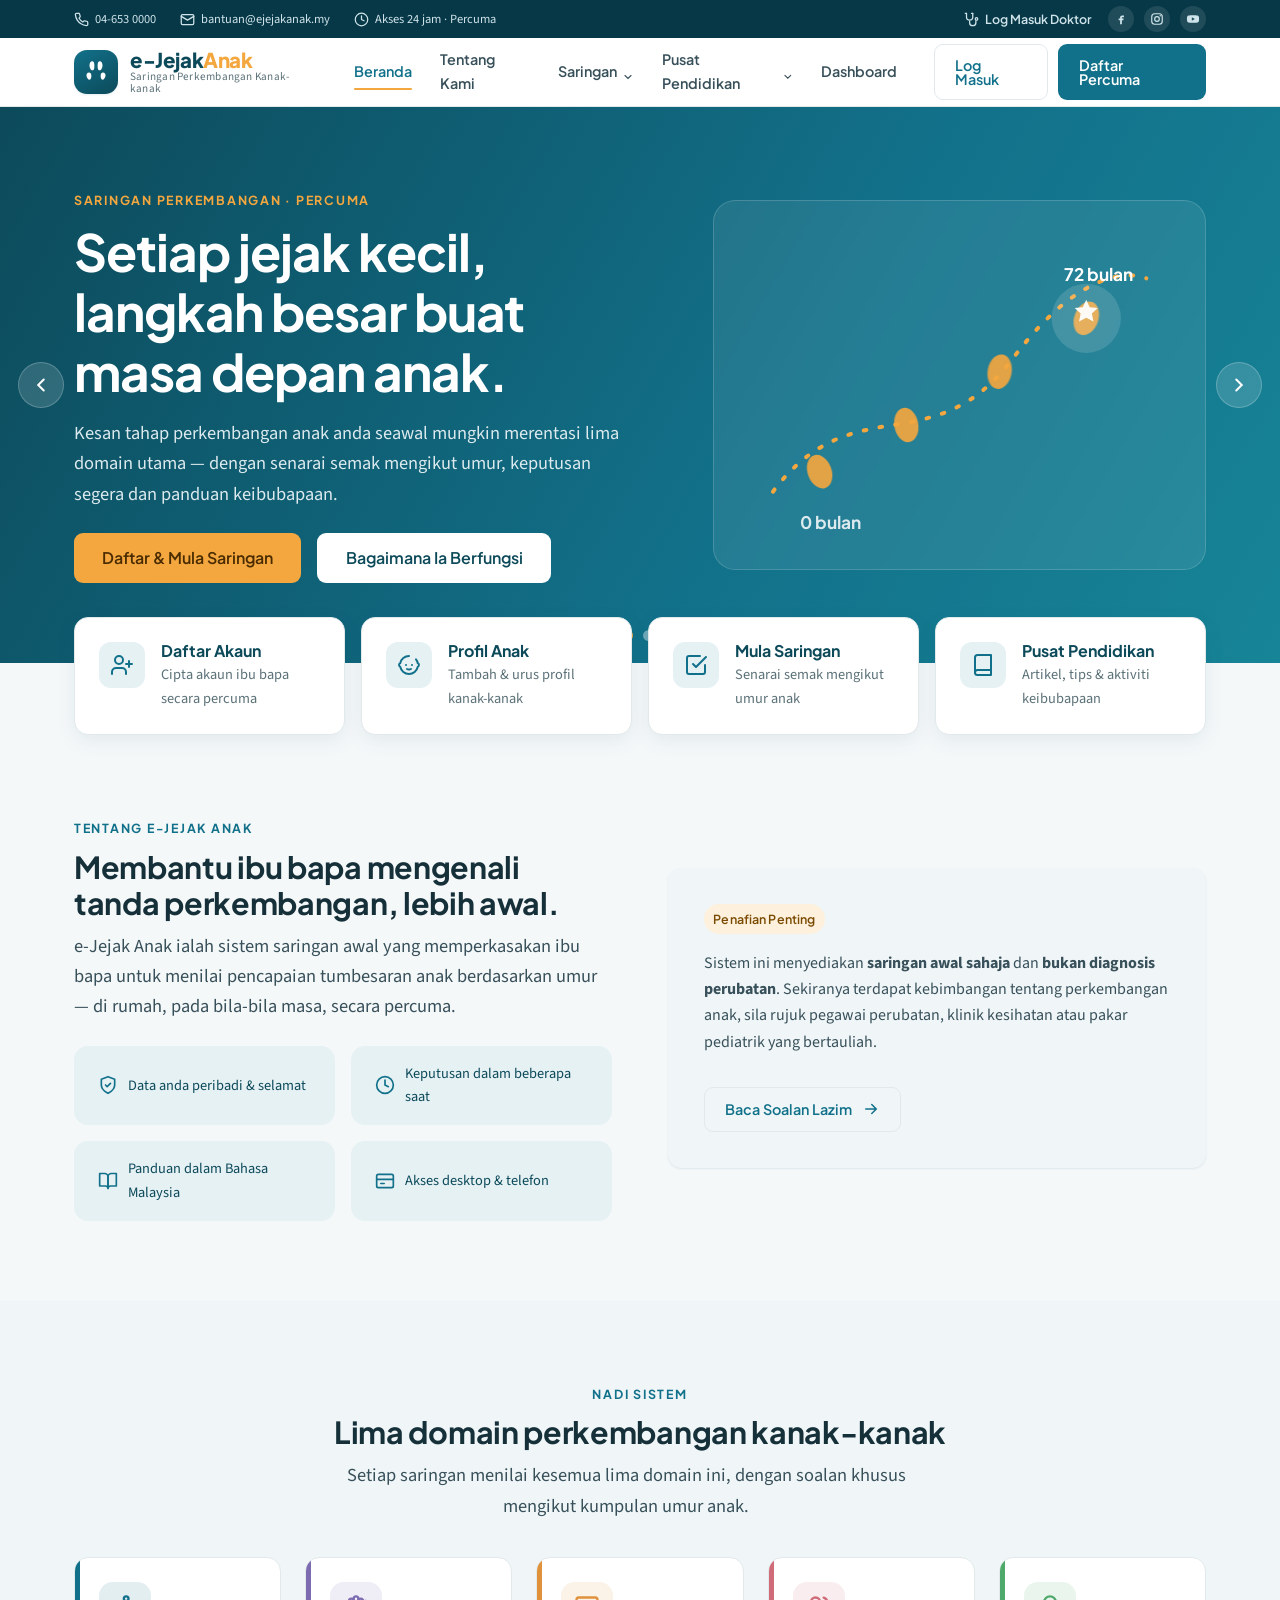
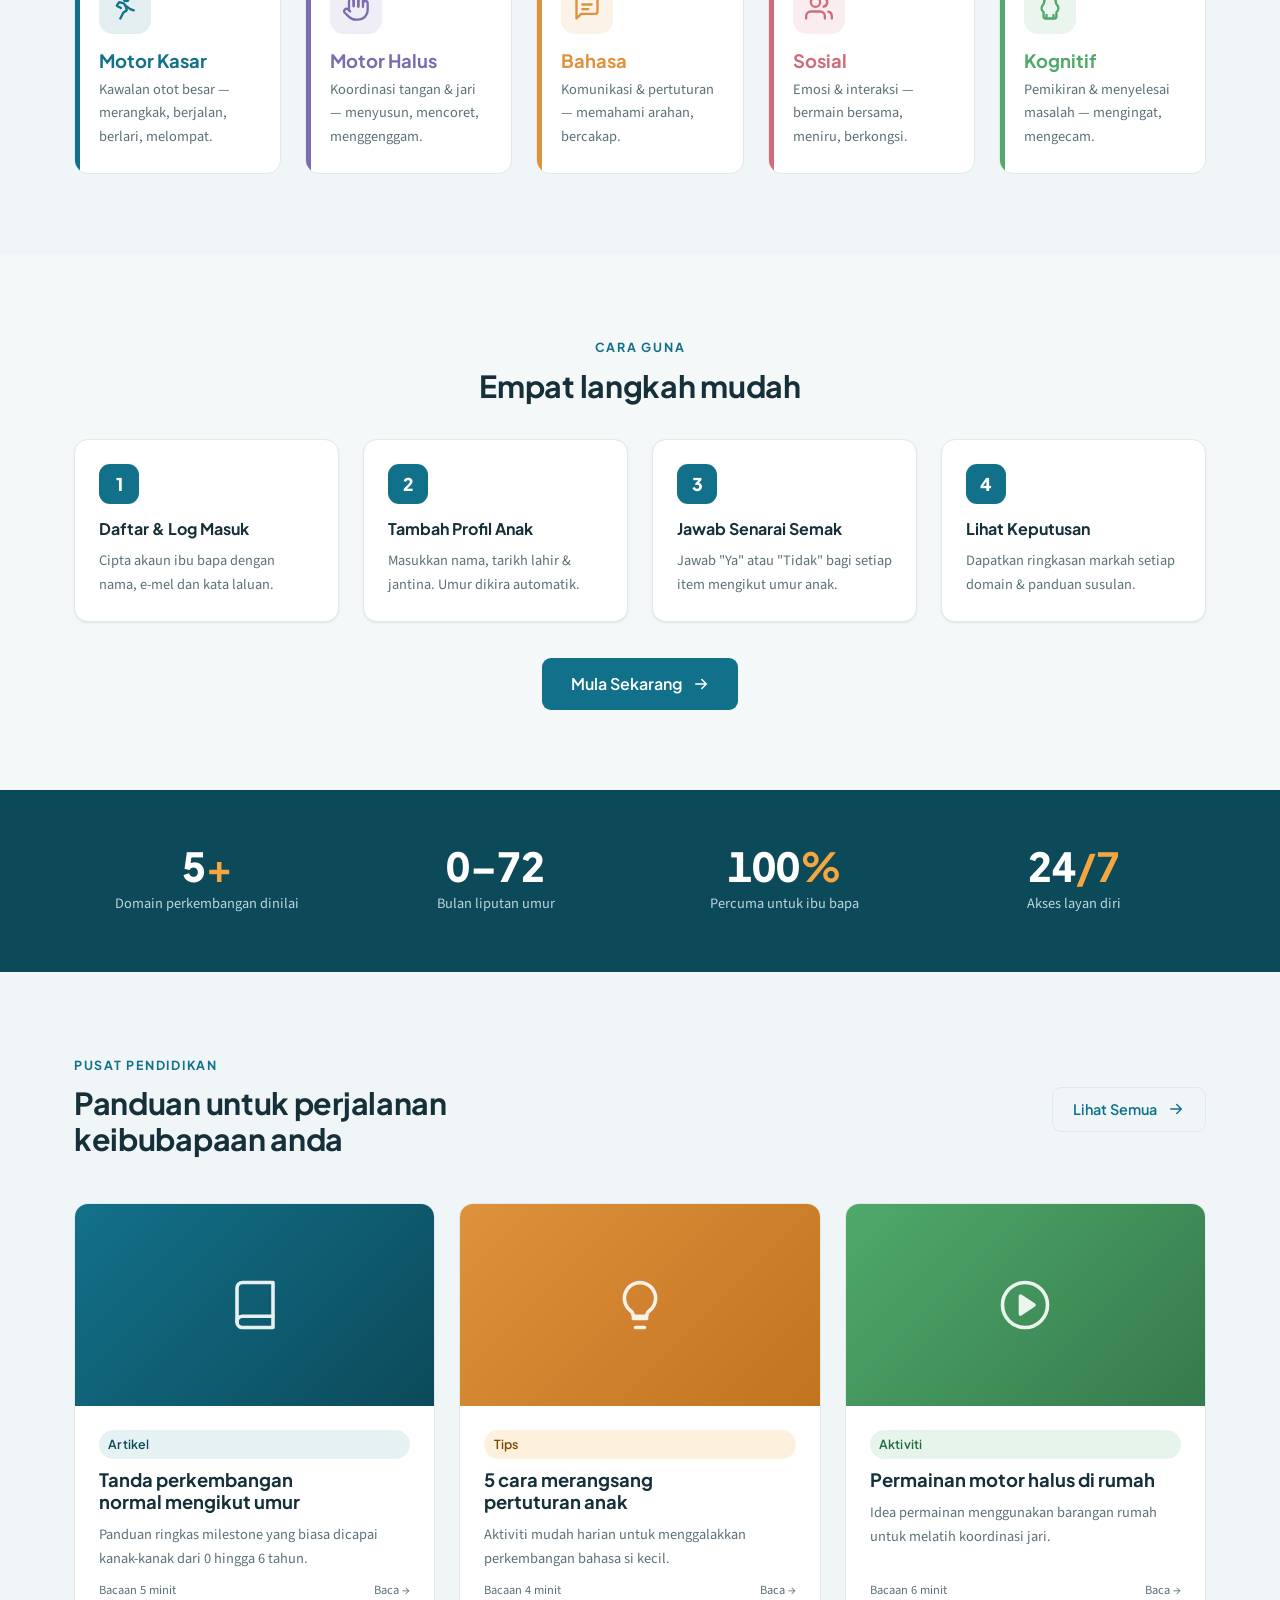
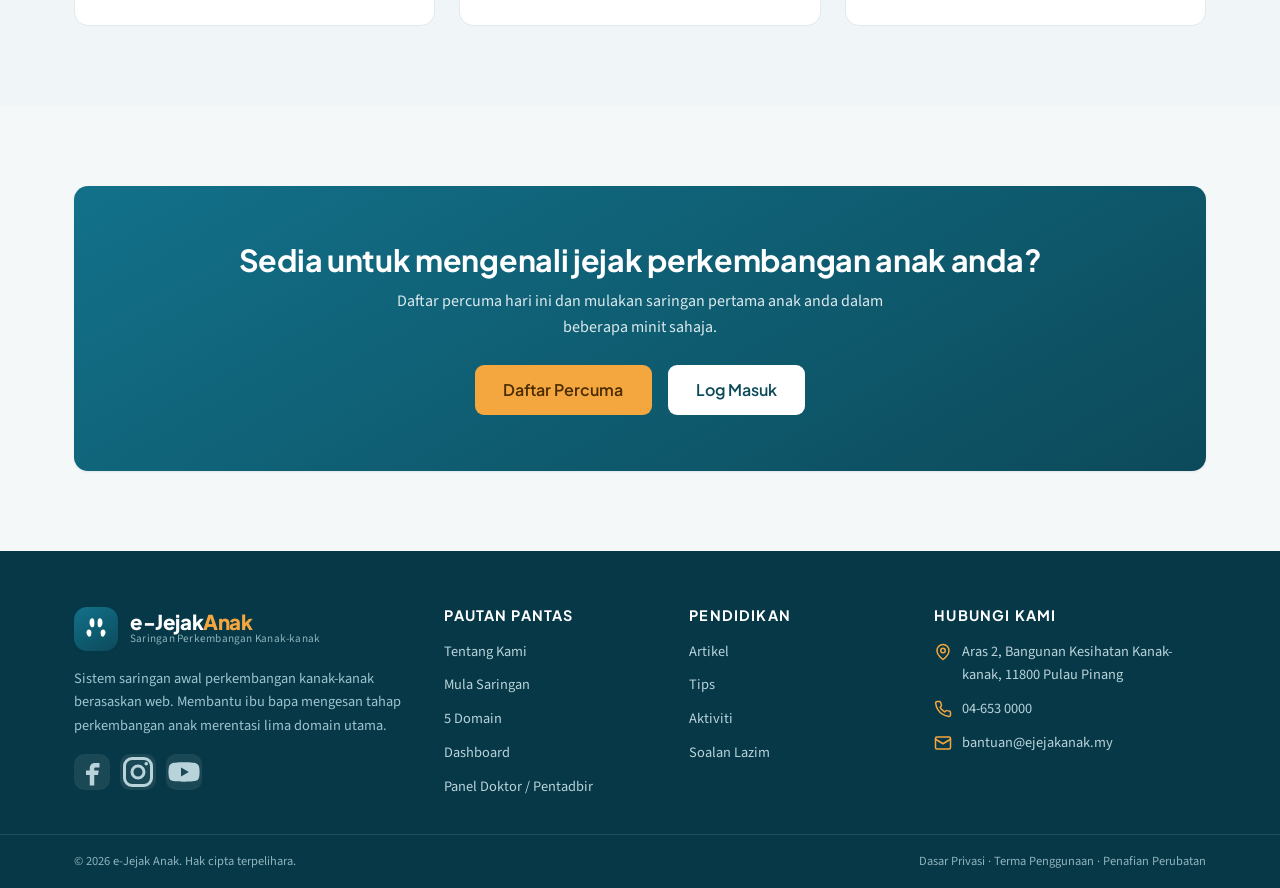
==== index.html @ e8837397 "Baiki footer desktop: kawal accordion via JS (atribut open) - Chrome baru sembunyi kandungan <detail" ====
<!doctype html>
<html lang="ms">
<head>
  <meta charset="utf-8">
  <meta name="viewport" content="width=device-width, initial-scale=1">
  <title>e-Jejak Anak — Saringan Awal Perkembangan Kanak-kanak</title>
  <meta name="description" content="Sistem saringan awal perkembangan kanak-kanak berasaskan web. Bantu ibu bapa mengesan perkembangan anak merentasi 5 domain utama.">
  <link rel="preconnect" href="https://fonts.googleapis.com">
  <link rel="preconnect" href="https://fonts.gstatic.com" crossorigin>
  <link href="https://fonts.googleapis.com/css2?family=Plus+Jakarta+Sans:wght@500;600;700;800&family=Source+Sans+3:wght@400;500;600&display=swap" rel="stylesheet">
  <link rel="stylesheet" href="assets/css/style.css?v=20260727i">
</head>
<body data-page="beranda">
  <!-- HEADER disuntik oleh main.js (ubah menu dalam SITE) -->
  <div id="site-header"></div>

  <!-- ============ HERO CAROUSEL ============ -->
  <header class="hero" data-carousel aria-roledescription="carousel" aria-label="Sorotan e-Jejak Anak">
    <div class="slides">

      <section class="slide is-active">
        <div class="slide__bg" style="background:linear-gradient(120deg,#0C4A5A,#12718A 60%,#178497)"></div>
        <div class="slide__inner">
          <div class="slide__copy">
            <span class="eyebrow">Saringan Perkembangan · Percuma</span>
            <h1>Setiap jejak kecil, langkah besar buat masa depan anak.</h1>
            <p>Kesan tahap perkembangan anak anda seawal mungkin merentasi lima domain utama — dengan senarai semak mengikut umur, keputusan segera dan panduan keibubapaan.</p>
            <div class="slide__actions">
              <a class="btn btn--accent btn--lg" href="daftar.html" data-when="guest">Daftar &amp; Mula Saringan</a>
              <a class="btn btn--accent btn--lg" href="saringan.html" data-when="user" style="display:none">Mula Saringan</a>
              <a class="btn btn--light btn--lg" href="#cara">Bagaimana Ia Berfungsi</a>
            </div>
          </div>
          <div class="slide__art" aria-hidden="true">
            <svg viewBox="0 0 320 240" fill="none" xmlns="http://www.w3.org/2000/svg">
              <path d="M20 200 C 80 120, 140 180, 200 100 S 300 40, 300 40" stroke="#F4A73F" stroke-width="3" stroke-dasharray="2 10" stroke-linecap="round"/>
              <g fill="#F4A73F" opacity=".92">
                <ellipse cx="55" cy="185" rx="9" ry="13" transform="rotate(-20 55 185)"/>
                <ellipse cx="120" cy="150" rx="9" ry="13" transform="rotate(-10 120 150)"/>
                <ellipse cx="190" cy="110" rx="9" ry="13" transform="rotate(10 190 110)"/>
                <ellipse cx="255" cy="70" rx="9" ry="13" transform="rotate(20 255 70)"/>
              </g>
              <g fill="#fff" opacity=".95">
                <circle cx="255" cy="70" r="26" opacity=".14"/>
                <path d="M255 56l2.6 5.6 6.1.7-4.5 4.1 1.2 6-5.4-2.9-5.4 2.9 1.2-6-4.5-4.1 6.1-.7z"/>
              </g>
              <text x="40" y="228" fill="#DCEAEE" font-family="Plus Jakarta Sans" font-size="13" font-weight="700">0 bulan</text>
              <text x="238" y="42" fill="#fff" font-family="Plus Jakarta Sans" font-size="13" font-weight="700">72 bulan</text>
            </svg>
          </div>
        </div>
      </section>

      <section class="slide">
        <div class="slide__bg" style="background:linear-gradient(120deg,#0C4A5A,#155E6E 55%,#7C6BB0)"></div>
        <div class="slide__inner">
          <div class="slide__copy">
            <span class="eyebrow">5 Domain Perkembangan</span>
            <h2>Motor, bahasa, sosial &amp; kognitif — dalam satu saringan.</h2>
            <p>Senarai semak kami merangkumi Motor Kasar, Motor Halus, Bahasa, Sosial dan Kognitif, disesuaikan dengan umur sebenar anak anda dalam bulan.</p>
            <div class="slide__actions">
              <a class="btn btn--accent btn--lg" href="#domain">Lihat 5 Domain</a>
            </div>
          </div>
          <div class="slide__art" aria-hidden="true">
            <svg viewBox="0 0 320 240" xmlns="http://www.w3.org/2000/svg">
              <g font-family="Plus Jakarta Sans" font-weight="700">
                <rect x="20" y="30" width="130" height="52" rx="12" fill="#ffffff" opacity=".16"/>
                <rect x="170" y="60" width="130" height="52" rx="12" fill="#ffffff" opacity=".16"/>
                <rect x="20" y="100" width="130" height="52" rx="12" fill="#ffffff" opacity=".16"/>
                <rect x="170" y="130" width="130" height="52" rx="12" fill="#ffffff" opacity=".16"/>
                <rect x="95" y="170" width="130" height="52" rx="12" fill="#F4A73F" opacity=".9"/>
                <text x="38" y="61" fill="#fff" font-size="14">Motor Kasar</text>
                <text x="188" y="91" fill="#fff" font-size="14">Bahasa</text>
                <text x="38" y="131" fill="#fff" font-size="14">Sosial</text>
                <text x="188" y="161" fill="#fff" font-size="14">Kognitif</text>
                <text x="113" y="201" fill="#4a2c00" font-size="14">Motor Halus</text>
              </g>
            </svg>
          </div>
        </div>
      </section>

      <section class="slide">
        <div class="slide__bg" style="background:linear-gradient(120deg,#073847,#0C4A5A 55%,#4FA96A)"></div>
        <div class="slide__inner">
          <div class="slide__copy">
            <span class="eyebrow">Intervensi Awal</span>
            <h2>Kesan awal. Bertindak awal. Beri anak permulaan terbaik.</h2>
            <p>Kesedaran tentang tanda perkembangan membolehkan ibu bapa mendapatkan nasihat profesional lebih awal apabila diperlukan.</p>
            <div class="slide__actions">
              <a class="btn btn--accent btn--lg" href="pendidikan.html">Pusat Pendidikan</a>
            </div>
          </div>
          <div class="slide__art" aria-hidden="true">
            <svg viewBox="0 0 320 240" fill="none" xmlns="http://www.w3.org/2000/svg">
              <circle cx="160" cy="120" r="82" stroke="#fff" stroke-width="2" opacity=".25"/>
              <circle cx="160" cy="120" r="82" stroke="#F4A73F" stroke-width="8" stroke-linecap="round" stroke-dasharray="360 515" transform="rotate(-90 160 120)"/>
              <text x="160" y="118" fill="#fff" font-family="Plus Jakarta Sans" font-size="42" font-weight="800" text-anchor="middle">85%</text>
              <text x="160" y="146" fill="#DCEAEE" font-family="Source Sans 3" font-size="14" text-anchor="middle">kemahiran dicapai</text>
            </svg>
          </div>
        </div>
      </section>

    </div>
    <button class="carousel-arrow prev" aria-label="Slaid sebelum"><svg viewBox="0 0 24 24" fill="none" stroke="currentColor" stroke-width="2.2" stroke-linecap="round"><path d="m15 18-6-6 6-6"/></svg></button>
    <button class="carousel-arrow next" aria-label="Slaid seterusnya"><svg viewBox="0 0 24 24" fill="none" stroke="currentColor" stroke-width="2.2" stroke-linecap="round"><path d="m9 18 6-6-6-6"/></svg></button>
    <div class="carousel-dots" role="tablist" aria-label="Pemilih slaid"></div>
  </header>

  <!-- ============ QUICK ACCESS ============ -->
  <section class="quicknav">
    <div class="container">
      <div class="grid grid-4">
        <a class="quick-card" href="daftar.html">
          <span class="qc-ico"><svg viewBox="0 0 24 24" fill="none" stroke="currentColor" stroke-width="2" stroke-linecap="round" stroke-linejoin="round"><path d="M16 21v-2a4 4 0 0 0-4-4H6a4 4 0 0 0-4 4v2"/><circle cx="9" cy="7" r="4"/><path d="M19 8v6M22 11h-6"/></svg></span>
          <div><h3>Daftar Akaun</h3><p>Cipta akaun ibu bapa secara percuma</p></div>
        </a>
        <a class="quick-card" href="dashboard.html">
          <span class="qc-ico"><svg viewBox="0 0 24 24" fill="none" stroke="currentColor" stroke-width="2" stroke-linecap="round" stroke-linejoin="round"><path d="M9 12h.01M15 12h.01M10 16c.5.3 1.2.5 2 .5s1.5-.2 2-.5"/><path d="M19 6.3a9 9 0 0 1 1.8 3.9 2 2 0 0 1 0 3.6 9 9 0 0 1-17.6 0 2 2 0 0 1 0-3.6A9 9 0 0 1 12 3"/></svg></span>
          <div><h3>Profil Anak</h3><p>Tambah &amp; urus profil kanak-kanak</p></div>
        </a>
        <a class="quick-card" href="saringan.html">
          <span class="qc-ico"><svg viewBox="0 0 24 24" fill="none" stroke="currentColor" stroke-width="2" stroke-linecap="round" stroke-linejoin="round"><path d="M9 11l3 3L22 4"/><path d="M21 12v7a2 2 0 0 1-2 2H5a2 2 0 0 1-2-2V5a2 2 0 0 1 2-2h11"/></svg></span>
          <div><h3>Mula Saringan</h3><p>Senarai semak mengikut umur anak</p></div>
        </a>
        <a class="quick-card" href="pendidikan.html">
          <span class="qc-ico"><svg viewBox="0 0 24 24" fill="none" stroke="currentColor" stroke-width="2" stroke-linecap="round" stroke-linejoin="round"><path d="M4 19.5A2.5 2.5 0 0 1 6.5 17H20"/><path d="M6.5 2H20v20H6.5A2.5 2.5 0 0 1 4 19.5v-15A2.5 2.5 0 0 1 6.5 2z"/></svg></span>
          <div><h3>Pusat Pendidikan</h3><p>Artikel, tips &amp; aktiviti keibubapaan</p></div>
        </a>
      </div>
    </div>
  </section>

  <!-- ============ TENTANG ============ -->
  <section class="section" id="tentang">
    <div class="container">
      <div class="grid grid-2" style="align-items:center; gap:var(--sp-6)">
        <div>
          <span class="eyebrow">Tentang e-Jejak Anak</span>
          <h2>Membantu ibu bapa mengenali tanda perkembangan, lebih awal.</h2>
          <p class="lead">e-Jejak Anak ialah sistem saringan awal yang memperkasakan ibu bapa untuk menilai pencapaian tumbesaran anak berdasarkan umur — di rumah, pada bila-bila masa, secara percuma.</p>
          <div class="grid grid-2 mt-4" style="gap:var(--sp-3)">
            <div class="notice"><svg viewBox="0 0 24 24" fill="none" stroke="currentColor" stroke-width="2" stroke-linecap="round" stroke-linejoin="round"><path d="M12 22s8-4 8-10V5l-8-3-8 3v7c0 6 8 10 8 10Z"/><path d="m9 12 2 2 4-4"/></svg> Data anda peribadi &amp; selamat</div>
            <div class="notice"><svg viewBox="0 0 24 24" fill="none" stroke="currentColor" stroke-width="2" stroke-linecap="round" stroke-linejoin="round"><circle cx="12" cy="12" r="10"/><path d="M12 6v6l4 2"/></svg> Keputusan dalam beberapa saat</div>
            <div class="notice"><svg viewBox="0 0 24 24" fill="none" stroke="currentColor" stroke-width="2" stroke-linecap="round" stroke-linejoin="round"><path d="M2 3h6a4 4 0 0 1 4 4v14a3 3 0 0 0-3-3H2z"/><path d="M22 3h-6a4 4 0 0 0-4 4v14a3 3 0 0 1 3-3h7z"/></svg> Panduan dalam Bahasa Malaysia</div>
            <div class="notice"><svg viewBox="0 0 24 24" fill="none" stroke="currentColor" stroke-width="2" stroke-linecap="round" stroke-linejoin="round"><rect x="2" y="4" width="20" height="16" rx="2"/><path d="M2 10h20M7 15h4"/></svg> Akses desktop &amp; telefon</div>
          </div>
        </div>
        <div class="card" style="background:var(--brand-tint); border:0; padding:var(--sp-5)">
          <span class="chip chip--accent">Penafian Penting</span>
          <p class="mt-3" style="color:var(--ink-2)">Sistem ini menyediakan <strong>saringan awal sahaja</strong> dan <strong>bukan diagnosis perubatan</strong>. Sekiranya terdapat kebimbangan tentang perkembangan anak, sila rujuk pegawai perubatan, klinik kesihatan atau pakar pediatrik yang bertauliah.</p>
          <a class="btn btn--ghost mt-3" href="pendidikan.html#faq">Baca Soalan Lazim <svg class="ico" viewBox="0 0 24 24" fill="none" stroke="currentColor" stroke-width="2" stroke-linecap="round"><path d="M5 12h14M13 6l6 6-6 6"/></svg></a>
        </div>
      </div>
    </div>
  </section>

  <!-- ============ 5 DOMAIN ============ -->
  <section class="section section--soft" id="domain">
    <div class="container">
      <div class="section-head center">
        <span class="eyebrow">Nadi Sistem</span>
        <h2>Lima domain perkembangan kanak-kanak</h2>
        <p class="lead">Setiap saringan menilai kesemua lima domain ini, dengan soalan khusus mengikut kumpulan umur anak.</p>
      </div>
      <div class="grid grid-5">
        <div class="domain-card" style="--dc:var(--dom-motor-kasar)">
          <span class="domain-card__ico"><svg viewBox="0 0 24 24" fill="none" stroke="currentColor" stroke-width="2" stroke-linecap="round" stroke-linejoin="round"><circle cx="13" cy="4" r="2"/><path d="m8 21 2.5-5 3-2-1-4 4 3 3 1"/><path d="M8.5 12 5 10l2-3 4 1 2 3"/></svg></span>
          <h3>Motor Kasar</h3>
          <p>Kawalan otot besar — merangkak, berjalan, berlari, melompat.</p>
        </div>
        <div class="domain-card" style="--dc:var(--dom-motor-halus)">
          <span class="domain-card__ico"><svg viewBox="0 0 24 24" fill="none" stroke="currentColor" stroke-width="2" stroke-linecap="round" stroke-linejoin="round"><path d="M18 11V6a2 2 0 0 0-4 0v5"/><path d="M14 10V4a2 2 0 0 0-4 0v6"/><path d="M10 10.5V6a2 2 0 0 0-4 0v8"/><path d="M18 8a2 2 0 1 1 4 0v6a8 8 0 0 1-8 8h-2c-2.8 0-4.5-.86-5.99-2.34l-3.6-3.6a2 2 0 0 1 2.83-2.82L7 15"/></svg></span>
          <h3>Motor Halus</h3>
          <p>Koordinasi tangan &amp; jari — menyusun, mencoret, menggenggam.</p>
        </div>
        <div class="domain-card" style="--dc:var(--dom-bahasa)">
          <span class="domain-card__ico"><svg viewBox="0 0 24 24" fill="none" stroke="currentColor" stroke-width="2" stroke-linecap="round" stroke-linejoin="round"><path d="M21 15a2 2 0 0 1-2 2H7l-4 4V5a2 2 0 0 1 2-2h14a2 2 0 0 1 2 2z"/><path d="M8 9h8M8 13h5"/></svg></span>
          <h3>Bahasa</h3>
          <p>Komunikasi &amp; pertuturan — memahami arahan, bercakap.</p>
        </div>
        <div class="domain-card" style="--dc:var(--dom-sosial)">
          <span class="domain-card__ico"><svg viewBox="0 0 24 24" fill="none" stroke="currentColor" stroke-width="2" stroke-linecap="round" stroke-linejoin="round"><path d="M17 21v-2a4 4 0 0 0-4-4H5a4 4 0 0 0-4 4v2"/><circle cx="9" cy="7" r="4"/><path d="M23 21v-2a4 4 0 0 0-3-3.87M16 3.13a4 4 0 0 1 0 7.75"/></svg></span>
          <h3>Sosial</h3>
          <p>Emosi &amp; interaksi — bermain bersama, meniru, berkongsi.</p>
        </div>
        <div class="domain-card" style="--dc:var(--dom-kognitif)">
          <span class="domain-card__ico"><svg viewBox="0 0 24 24" fill="none" stroke="currentColor" stroke-width="2" stroke-linecap="round" stroke-linejoin="round"><path d="M12 2a5 5 0 0 0-5 5c0 1.5-1 2-1.5 3a4 4 0 0 0 1 5.5V19a2 2 0 0 0 2 2h7a2 2 0 0 0 2-2v-3.5a4 4 0 0 0 1-5.5c-.5-1-1.5-1.5-1.5-3a5 5 0 0 0-5-5Z"/><path d="M9 21v-3M15 21v-3"/></svg></span>
          <h3>Kognitif</h3>
          <p>Pemikiran &amp; menyelesai masalah — mengingat, mengecam.</p>
        </div>
      </div>
    </div>
  </section>

  <!-- ============ CARA GUNA ============ -->
  <section class="section" id="cara">
    <div class="container">
      <div class="section-head center">
        <span class="eyebrow">Cara Guna</span>
        <h2>Empat langkah mudah</h2>
      </div>
      <div class="grid grid-4">
        <div class="step">
          <span class="step__num">1</span>
          <h3>Daftar &amp; Log Masuk</h3>
          <p>Cipta akaun ibu bapa dengan nama, e-mel dan kata laluan.</p>
        </div>
        <div class="step">
          <span class="step__num">2</span>
          <h3>Tambah Profil Anak</h3>
          <p>Masukkan nama, tarikh lahir &amp; jantina. Umur dikira automatik.</p>
        </div>
        <div class="step">
          <span class="step__num">3</span>
          <h3>Jawab Senarai Semak</h3>
          <p>Jawab "Ya" atau "Tidak" bagi setiap item mengikut umur anak.</p>
        </div>
        <div class="step">
          <span class="step__num">4</span>
          <h3>Lihat Keputusan</h3>
          <p>Dapatkan ringkasan markah setiap domain &amp; panduan susulan.</p>
        </div>
      </div>
      <div class="center mt-5">
        <a class="btn btn--lg" href="daftar.html">Mula Sekarang <svg class="ico" viewBox="0 0 24 24" fill="none" stroke="currentColor" stroke-width="2" stroke-linecap="round"><path d="M5 12h14M13 6l6 6-6 6"/></svg></a>
      </div>
    </div>
  </section>

  <!-- ============ STATS BAND ============ -->
  <section class="section--tight section--brand">
    <div class="container">
      <div class="stats">
        <div><div class="stat__num tnum">5<b>+</b></div><div class="stat__label">Domain perkembangan dinilai</div></div>
        <div><div class="stat__num tnum">0–72</div><div class="stat__label">Bulan liputan umur</div></div>
        <div><div class="stat__num tnum">100<b>%</b></div><div class="stat__label">Percuma untuk ibu bapa</div></div>
        <div><div class="stat__num tnum">24<b>/7</b></div><div class="stat__label">Akses layan diri</div></div>
      </div>
    </div>
  </section>

  <!-- ============ PENDIDIKAN PREVIEW ============ -->
  <section class="section section--soft">
    <div class="container">
      <div class="flex items-center justify-between wrap gap-3" style="margin-bottom:var(--sp-5)">
        <div class="section-head" style="margin:0">
          <span class="eyebrow">Pusat Pendidikan</span>
          <h2>Panduan untuk perjalanan keibubapaan anda</h2>
        </div>
        <a class="btn btn--ghost" href="pendidikan.html">Lihat Semua <svg class="ico" viewBox="0 0 24 24" fill="none" stroke="currentColor" stroke-width="2" stroke-linecap="round"><path d="M5 12h14M13 6l6 6-6 6"/></svg></a>
      </div>
      <div class="grid grid-3">
        <a class="article-card" href="pendidikan.html#artikel">
          <div class="article-card__media"><svg viewBox="0 0 24 24" fill="none" stroke="currentColor" stroke-width="1.6" stroke-linecap="round" stroke-linejoin="round"><path d="M4 19.5A2.5 2.5 0 0 1 6.5 17H20"/><path d="M6.5 2H20v20H6.5A2.5 2.5 0 0 1 4 19.5v-15A2.5 2.5 0 0 1 6.5 2z"/></svg></div>
          <div class="article-card__body">
            <span class="chip">Artikel</span>
            <h3>Tanda perkembangan normal mengikut umur</h3>
            <p>Panduan ringkas milestone yang biasa dicapai kanak-kanak dari 0 hingga 6 tahun.</p>
            <div class="article-card__meta"><span>Bacaan 5 minit</span><span>Baca →</span></div>
          </div>
        </a>
        <a class="article-card" href="pendidikan.html#tips">
          <div class="article-card__media" style="background:linear-gradient(135deg,#E0913C,#c2731f)"><svg viewBox="0 0 24 24" fill="none" stroke="currentColor" stroke-width="1.6" stroke-linecap="round" stroke-linejoin="round"><path d="M9 18h6M10 22h4"/><path d="M12 2a7 7 0 0 0-4 12.7c.6.5 1 1.3 1 2.3h6c0-1 .4-1.8 1-2.3A7 7 0 0 0 12 2Z"/></svg></div>
          <div class="article-card__body">
            <span class="chip chip--accent">Tips</span>
            <h3>5 cara merangsang pertuturan anak</h3>
            <p>Aktiviti mudah harian untuk menggalakkan perkembangan bahasa si kecil.</p>
            <div class="article-card__meta"><span>Bacaan 4 minit</span><span>Baca →</span></div>
          </div>
        </a>
        <a class="article-card" href="pendidikan.html#aktiviti">
          <div class="article-card__media" style="background:linear-gradient(135deg,#4FA96A,#357a4c)"><svg viewBox="0 0 24 24" fill="none" stroke="currentColor" stroke-width="1.6" stroke-linecap="round" stroke-linejoin="round"><circle cx="12" cy="12" r="10"/><path d="m10 8 6 4-6 4z" fill="currentColor"/></svg></div>
          <div class="article-card__body">
            <span class="chip chip--ok">Aktiviti</span>
            <h3>Permainan motor halus di rumah</h3>
            <p>Idea permainan menggunakan barangan rumah untuk melatih koordinasi jari.</p>
            <div class="article-card__meta"><span>Bacaan 6 minit</span><span>Baca →</span></div>
          </div>
        </a>
      </div>
    </div>
  </section>

  <!-- ============ CTA ============ -->
  <section class="section">
    <div class="container">
      <div class="card" style="background:linear-gradient(150deg,var(--brand),var(--brand-dark)); border:0; color:#fff; text-align:center; padding:var(--sp-6)">
        <h2 style="color:#fff">Sedia untuk mengenali jejak perkembangan anak anda?</h2>
        <p style="color:#DCEAEE; margin-inline:auto">Daftar percuma hari ini dan mulakan saringan pertama anak anda dalam beberapa minit sahaja.</p>
        <div class="flex gap-3 mt-4" style="justify-content:center; flex-wrap:wrap">
          <a class="btn btn--accent btn--lg" href="daftar.html" data-when="guest">Daftar Percuma</a>
          <a class="btn btn--light btn--lg" href="login.html" data-when="guest">Log Masuk</a>
          <a class="btn btn--accent btn--lg" href="saringan.html" data-when="user" style="display:none">Mula Saringan</a>
          <a class="btn btn--light btn--lg" href="dashboard.html" data-when="user" style="display:none">Ke Dashboard</a>
        </div>
      </div>
    </div>
  </section>

  <!-- FOOTER disuntik oleh main.js -->
  <div id="site-footer"></div>

  <script src="assets/js/main.js?v=20260727i"></script>
</body>
</html>
---- assets/css/style.css ----
/* =====================================================================
   e-JEJAK ANAK  —  Template Stylesheet
   Sistem Saringan Awal Perkembangan Kanak-kanak
   ---------------------------------------------------------------------
   CARA UBAH TEMPLATE (How to customise):
   1. WARNA  : ubah nilai dalam :root di bawah (--brand, --accent, dll).
   2. FON    : ubah --font-head / --font-body dan pautan <link> di HTML.
   3. LOGO   : ubah teks & ikon dalam .brand pada setiap fail HTML.
   4. KANDUNGAN : semua teks berada di dalam fail .html (Bahasa Malaysia).
   Semua komponen guna variable, jadi satu perubahan warna = seluruh laman
   bertukar. Tiada nilai warna "hardcoded" di dalam komponen.
   ===================================================================== */

/* ------------------------------------------------------------------ */
/* 1. DESIGN TOKENS                                                    */
/* ------------------------------------------------------------------ */
:root {
  /* Jenama / Brand */
  --brand:        #12718A;   /* biru-teal utama  */
  --brand-dark:   #0C4A5A;   /* header / footer  */
  --brand-deep:   #073847;   /* teks atas gelap  */
  --brand-soft:   #E6F1F4;   /* latar lembut     */
  --brand-tint:   #F0F6F8;

  /* Aksen & status */
  --accent:       #F4A73F;   /* amber hangat     */
  --accent-soft:  #FDF0DC;
  --ok:           #4FA96A;   /* "Ya" / dicapai   */
  --ok-soft:      #E7F4EC;
  --warn:         #E08A3C;   /* belum dicapai    */
  --warn-soft:    #FBEEDD;
  --danger:       #D0553F;   /* amaran / ralat   */
  --danger-soft:  #FBE9E5;

  /* Neutral (condong ke teal, bukan kelabu kosong) */
  --ink:          #16303A;   /* teks utama       */
  --ink-2:        #38505A;
  --muted:        #5B7178;   /* teks sekunder    */
  --bg:           #F5F8F9;   /* latar halaman    */
  --surface:      #FFFFFF;
  --surface-2:    #FBFDFD;
  --line:         #E1E9EB;   /* garis / sempadan */
  --line-2:       #EDF2F3;

  /* 5 Domain perkembangan (grounding utama sistem) */
  --dom-motor-kasar: #12718A;
  --dom-motor-halus: #7C6BB0;
  --dom-bahasa:      #E0913C;
  --dom-sosial:      #D06B7A;
  --dom-kognitif:    #4FA96A;

  /* Tipografi */
  --font-head: "Plus Jakarta Sans", system-ui, -apple-system, "Segoe UI", sans-serif;
  --font-body: "Source Sans 3", system-ui, -apple-system, "Segoe UI", sans-serif;

  /* Skala saiz (type scale) */
  --fs-xs:   0.78rem;
  --fs-sm:   0.9rem;
  --fs-base: 1rem;
  --fs-md:   1.15rem;
  --fs-lg:   1.4rem;
  --fs-xl:   1.9rem;
  --fs-2xl:  2.5rem;
  --fs-3xl:  3.2rem;

  /* Ruang / spacing */
  --sp-1: 0.375rem;
  --sp-2: 0.625rem;
  --sp-3: 1rem;
  --sp-4: 1.5rem;
  --sp-5: 2.25rem;
  --sp-6: 3.5rem;
  --sp-7: 5rem;

  /* Bentuk & bayang */
  --radius:    14px;
  --radius-sm: 9px;
  --radius-lg: 22px;
  --shadow-sm: 0 1px 2px rgba(11,79,108,.06), 0 1px 3px rgba(11,79,108,.05);
  --shadow:    0 6px 20px rgba(11,79,108,.08);
  --shadow-lg: 0 18px 48px rgba(11,79,108,.14);

  --container: 1180px;
  --nav-h: 68px;
}

/* ------------------------------------------------------------------ */
/* 2. RESET & BASE                                                     */
/* ------------------------------------------------------------------ */
* { box-sizing: border-box; }
html { scroll-behavior: smooth; -webkit-text-size-adjust: 100%; }

body {
  margin: 0;
  font-family: var(--font-body);
  font-size: var(--fs-base);
  line-height: 1.65;
  color: var(--ink);
  background: var(--bg);
  -webkit-font-smoothing: antialiased;
}

h1, h2, h3, h4 {
  font-family: var(--font-head);
  color: var(--ink);
  line-height: 1.18;
  text-wrap: balance;
  margin: 0 0 var(--sp-2);
  font-weight: 700;
}
h1 { font-size: var(--fs-2xl); letter-spacing: -0.02em; }
h2 { font-size: var(--fs-xl); letter-spacing: -0.01em; }
h3 { font-size: var(--fs-lg); }
p  { margin: 0 0 var(--sp-3); max-width: 68ch; }

a { color: var(--brand); text-decoration: none; }
a:hover { text-decoration: underline; }
img { max-width: 100%; display: block; }

:focus-visible {
  outline: 3px solid var(--accent);
  outline-offset: 2px;
  border-radius: 4px;
}

.tnum { font-variant-numeric: tabular-nums; }

/* ------------------------------------------------------------------ */
/* 3. LAYOUT UTILITIES                                                 */
/* ------------------------------------------------------------------ */
.container {
  width: 100%;
  max-width: var(--container);
  margin-inline: auto;
  padding-inline: var(--sp-4);
}

.section { padding-block: var(--sp-7); }
.section--tight { padding-block: var(--sp-6); }
.section--soft { background: var(--brand-tint); }
.section--brand { background: var(--brand-dark); color: #EAF3F5; }
.section--brand h2, .section--brand h3 { color: #fff; }

.section-head { max-width: 640px; margin-bottom: var(--sp-5); }
.section-head.center { margin-inline: auto; text-align: center; }

.eyebrow {
  display: inline-block;
  font-family: var(--font-head);
  font-size: var(--fs-xs);
  font-weight: 700;
  letter-spacing: 0.14em;
  text-transform: uppercase;
  color: var(--brand);
  margin-bottom: var(--sp-2);
}
.section--brand .eyebrow { color: var(--accent); }

.lead { font-size: var(--fs-md); color: var(--ink-2); }
.muted { color: var(--muted); }

.grid { display: grid; gap: var(--sp-4); }
.grid-2 { grid-template-columns: repeat(2, 1fr); }
.grid-3 { grid-template-columns: repeat(3, 1fr); }
.grid-4 { grid-template-columns: repeat(4, 1fr); }
.grid-5 { grid-template-columns: repeat(5, 1fr); }

/* ------------------------------------------------------------------ */
/* 4. BUTTONS                                                          */
/* ------------------------------------------------------------------ */
.btn {
  --btn-bg: var(--brand);
  --btn-fg: #fff;
  display: inline-flex;
  align-items: center;
  gap: var(--sp-2);
  font-family: var(--font-head);
  font-weight: 600;
  font-size: var(--fs-sm);
  line-height: 1;
  padding: 0.85em 1.4em;
  border-radius: var(--radius-sm);
  border: 1.5px solid transparent;
  background: var(--btn-bg);
  color: var(--btn-fg);
  cursor: pointer;
  transition: transform .12s ease, box-shadow .18s ease, background .18s ease;
  text-decoration: none;
}
.btn:hover { text-decoration: none; transform: translateY(-2px); box-shadow: var(--shadow); }
.btn:active { transform: translateY(0); }
.btn--accent { --btn-bg: var(--accent); --btn-fg: #4a2c00; }
.btn--ghost  { --btn-bg: transparent; --btn-fg: var(--brand); border-color: var(--line); }
.btn--ghost:hover { border-color: var(--brand); background: var(--brand-soft); box-shadow: none; }
.btn--light  { --btn-bg: #fff; --btn-fg: var(--brand-dark); }
.btn--block  { width: 100%; justify-content: center; }
.btn--lg     { padding: 1em 1.7em; font-size: var(--fs-base); }
.btn .ico { width: 18px; height: 18px; }
.btn svg { width: 18px; height: 18px; flex: none; }

/* ------------------------------------------------------------------ */
/* 5. TOP UTILITY BAR + NAVBAR (dua lapis, ikut laman rujukan)         */
/* ------------------------------------------------------------------ */
.topbar {
  background: var(--brand-deep);
  color: #cfe4ea;
  font-size: var(--fs-xs);
}
.topbar .container {
  display: flex; align-items: center; justify-content: space-between;
  gap: var(--sp-3); min-height: 38px; flex-wrap: wrap;
}
.topbar a { color: #cfe4ea; white-space: nowrap; }
.topbar a:hover { color: #fff; }
.topbar svg { width: 15px; height: 15px; flex: none; }
.topbar__meta { display: flex; gap: var(--sp-4); flex-wrap: wrap; }
.topbar__meta span { display: inline-flex; align-items: center; gap: 6px; white-space: nowrap; }
.topbar__social { display: flex; gap: var(--sp-2); }
.topbar__social a {
  width: 26px; height: 26px; display: grid; place-items: center;
  border-radius: 50%; background: rgba(255,255,255,.1);
}
.topbar__social a svg { width: 14px; height: 14px; }
.topbar__social a:hover { background: var(--accent); color: var(--brand-deep); }

.nav {
  position: sticky; top: 0; z-index: 50;
  background: rgba(255,255,255,.92);
  backdrop-filter: blur(8px);
  border-bottom: 1px solid var(--line);
}
.nav .container {
  display: flex; align-items: center; justify-content: space-between;
  min-height: var(--nav-h); gap: var(--sp-4);
}

/* Logo / jenama — motif tapak kaki (jejak) */
.brand { display: flex; align-items: center; gap: 12px; text-decoration: none; }
.brand:hover { text-decoration: none; }
.brand__mark {
  width: 44px; height: 44px; flex: none;
  display: grid; place-items: center;
  border-radius: 13px;
  background: linear-gradient(150deg, var(--brand), var(--brand-dark));
  color: #fff; box-shadow: var(--shadow-sm);
}
.brand__mark svg { width: 26px; height: 26px; }
.brand__text { display: flex; flex-direction: column; line-height: 1.05; }
.brand__name {
  font-family: var(--font-head); font-weight: 800; font-size: 1.28rem;
  color: var(--brand-dark); letter-spacing: -0.02em;
}
.brand__name b { color: var(--accent); font-weight: 800; }
.brand__tag { font-size: 0.7rem; color: var(--muted); letter-spacing: 0.02em; }

/* Menu utama */
.menu { display: flex; align-items: center; gap: 2px; list-style: none; margin: 0; padding: 0; }
.menu > li { position: relative; }
.menu > li > a {
  display: flex; align-items: center; gap: 5px;
  font-family: var(--font-head); font-weight: 600; font-size: var(--fs-sm);
  color: var(--ink-2); padding: 0.7em 0.9em; border-radius: 8px;
}
.menu > li > a:hover { color: var(--brand); background: var(--brand-soft); text-decoration: none; }
.menu > li > a[aria-current="page"] { color: var(--brand); }
.menu > li > a[aria-current="page"]::after {
  content: ""; position: absolute; left: 0.9em; right: 0.9em; bottom: 4px;
  height: 2px; background: var(--accent); border-radius: 2px;
}
.caret { width: 12px; height: 12px; transition: transform .2s; }
.has-dropdown[aria-expanded="true"] .caret { transform: rotate(180deg); }

/* Dropdown */
.dropdown {
  position: absolute; top: calc(100% + 6px); left: 0; min-width: 230px;
  background: #fff; border: 1px solid var(--line); border-radius: var(--radius);
  box-shadow: var(--shadow-lg); padding: 8px; list-style: none; margin: 0;
  opacity: 0; visibility: hidden; transform: translateY(6px);
  transition: opacity .16s ease, transform .16s ease, visibility .16s;
}
.menu > li:hover .dropdown,
.has-dropdown[aria-expanded="true"] + .dropdown {
  opacity: 1; visibility: visible; transform: translateY(0);
}
.dropdown a {
  display: block; padding: 0.6em 0.8em; border-radius: 8px;
  color: var(--ink-2); font-size: var(--fs-sm); font-weight: 500;
}
.dropdown a:hover { background: var(--brand-soft); color: var(--brand); text-decoration: none; }

.nav__cta { display: flex; align-items: center; gap: var(--sp-2); }

/* Butang hamburger (mobile) */
.nav-toggle {
  display: none; width: 44px; height: 44px; border: 1px solid var(--line);
  background: #fff; border-radius: 10px; cursor: pointer;
  align-items: center; justify-content: center;
}
.nav-toggle svg { width: 24px; height: 24px; color: var(--brand-dark); }

/* ------------------------------------------------------------------ */
/* 6. HERO CAROUSEL                                                    */
/* ------------------------------------------------------------------ */
.hero { position: relative; overflow: hidden; background: var(--brand-dark); }
.slides { position: relative; }
.slide {
  position: absolute; inset: 0; opacity: 0; visibility: hidden;
  transition: opacity .7s ease;
  display: grid; place-items: center;
}
.slide.is-active { position: relative; opacity: 1; visibility: visible; }
.slide__bg { position: absolute; inset: 0; }
.slide__inner {
  position: relative; z-index: 2;
  max-width: var(--container); width: 100%;
  padding: var(--sp-7) var(--sp-4);
  display: grid; grid-template-columns: 1.1fr 0.9fr; gap: var(--sp-5);
  align-items: center;
}
.slide__copy { max-width: 560px; }
.slide__copy .eyebrow { color: var(--accent); }
.slide h1, .slide h2 { color: #fff; font-size: var(--fs-3xl); margin-bottom: var(--sp-3); }
.slide p { color: #DCEAEE; font-size: var(--fs-md); margin-bottom: var(--sp-4); }
.slide__actions { display: flex; gap: var(--sp-3); flex-wrap: wrap; }

/* Panel ilustrasi (SVG, tiada imej luar) */
.slide__art {
  aspect-ratio: 4/3; border-radius: var(--radius-lg);
  background: rgba(255,255,255,.08);
  border: 1px solid rgba(255,255,255,.16);
  display: grid; place-items: center; padding: var(--sp-4);
  backdrop-filter: blur(2px);
}
.slide__art svg { width: 100%; height: auto; max-height: 320px; }

/* Kawalan carousel */
.carousel-dots {
  position: absolute; z-index: 3; bottom: 22px; left: 50%; transform: translateX(-50%);
  display: flex; gap: 10px;
}
.carousel-dots button {
  width: 11px; height: 11px; border-radius: 50%; border: 0; cursor: pointer;
  background: rgba(255,255,255,.4); transition: all .2s;
}
.carousel-dots button.is-active { background: var(--accent); width: 30px; border-radius: 6px; }
.carousel-arrow {
  position: absolute; z-index: 3; top: 50%; transform: translateY(-50%);
  width: 46px; height: 46px; border-radius: 50%; cursor: pointer;
  background: rgba(255,255,255,.14); border: 1px solid rgba(255,255,255,.22);
  color: #fff; display: grid; place-items: center;
}
.carousel-arrow:hover { background: var(--accent); color: var(--brand-deep); }
.carousel-arrow.prev { left: 18px; }
.carousel-arrow.next { right: 18px; }
.carousel-arrow svg { width: 22px; height: 22px; }

/* ------------------------------------------------------------------ */
/* 7. QUICK ACCESS STRIP (bawah hero, ikut laman rujukan)              */
/* ------------------------------------------------------------------ */
.quicknav {
  position: relative; z-index: 4; margin-top: -46px;
}
.quicknav .grid { gap: var(--sp-3); }
.quick-card {
  background: #fff; border-radius: var(--radius); padding: var(--sp-4);
  box-shadow: var(--shadow); border: 1px solid var(--line);
  display: flex; gap: var(--sp-3); align-items: flex-start;
  transition: transform .15s ease, box-shadow .2s ease;
}
.quick-card:hover { transform: translateY(-4px); box-shadow: var(--shadow-lg); text-decoration: none; }
.quick-card .qc-ico {
  width: 46px; height: 46px; flex: none; border-radius: 12px;
  display: grid; place-items: center; background: var(--brand-soft); color: var(--brand);
}
.quick-card .qc-ico svg { width: 24px; height: 24px; }
.quick-card h3 { font-size: var(--fs-base); margin-bottom: 2px; color: var(--brand-dark); }
.quick-card p { font-size: var(--fs-sm); color: var(--muted); margin: 0; }

/* ------------------------------------------------------------------ */
/* 8. CARDS (umum)                                                     */
/* ------------------------------------------------------------------ */
.card {
  background: var(--surface); border: 1px solid var(--line);
  border-radius: var(--radius); padding: var(--sp-4);
  box-shadow: var(--shadow-sm);
}

/* Kad domain — nadi sistem (5 domain perkembangan) */
.domain-card {
  --dc: var(--brand);
  background: #fff; border: 1px solid var(--line); border-radius: var(--radius);
  padding: var(--sp-4); position: relative; overflow: hidden;
  transition: transform .15s ease, box-shadow .2s ease, border-color .2s ease;
}
.domain-card:hover { transform: translateY(-4px); box-shadow: var(--shadow); border-color: color-mix(in srgb, var(--dc) 40%, var(--line)); }
.domain-card::before {
  content: ""; position: absolute; inset: 0 auto 0 0; width: 5px; background: var(--dc);
}
.domain-card__ico {
  width: 52px; height: 52px; border-radius: 14px; display: grid; place-items: center;
  background: color-mix(in srgb, var(--dc) 12%, #fff); color: var(--dc);
  margin-bottom: var(--sp-3);
}
.domain-card__ico svg { width: 28px; height: 28px; }
.domain-card h3 { color: var(--dc); font-size: var(--fs-md); margin-bottom: var(--sp-1); }
.domain-card p { font-size: var(--fs-sm); color: var(--muted); margin: 0; }

/* Kad langkah — cara guna */
.step {
  position: relative; padding: var(--sp-4); background: #fff;
  border: 1px solid var(--line); border-radius: var(--radius); box-shadow: var(--shadow-sm);
}
.step__num {
  font-family: var(--font-head); font-weight: 800; font-size: 1.1rem;
  width: 40px; height: 40px; border-radius: 11px; display: grid; place-items: center;
  background: var(--brand); color: #fff; margin-bottom: var(--sp-3);
}
.step h3 { font-size: var(--fs-base); }
.step p { font-size: var(--fs-sm); color: var(--muted); margin: 0; }

/* Kad artikel / pendidikan */
.article-card {
  background: #fff; border: 1px solid var(--line); border-radius: var(--radius);
  overflow: hidden; display: flex; flex-direction: column;
  transition: transform .15s ease, box-shadow .2s ease;
}
.article-card:hover { transform: translateY(-4px); box-shadow: var(--shadow); text-decoration: none; }
.article-card__media {
  aspect-ratio: 16/9; display: grid; place-items: center; color: #fff;
  background: linear-gradient(135deg, var(--brand), var(--brand-dark));
}
.article-card__media svg { width: 54px; height: 54px; opacity: .9; }
.article-card__body { padding: var(--sp-4); display: flex; flex-direction: column; gap: var(--sp-2); flex: 1; }
.article-card h3 { font-size: var(--fs-md); margin: 0; }
.article-card p { font-size: var(--fs-sm); color: var(--muted); margin: 0; flex: 1; }
.article-card__meta { display: flex; align-items: center; justify-content: space-between; font-size: var(--fs-xs); color: var(--muted); }

/* Chip / badge / pill */
.chip {
  display: inline-flex; align-items: center; gap: 6px;
  font-family: var(--font-head); font-weight: 600; font-size: var(--fs-xs);
  padding: 0.35em 0.75em; border-radius: 999px; letter-spacing: .01em;
  background: var(--brand-soft); color: var(--brand-dark);
}
.chip--accent { background: var(--accent-soft); color: #7a4a00; }
.chip--ok { background: var(--ok-soft); color: #1f6d3a; }
.chip--warn { background: var(--warn-soft); color: #8a4b12; }

/* ------------------------------------------------------------------ */
/* 9. STATS / TRUST BAND                                               */
/* ------------------------------------------------------------------ */
.stats { display: grid; grid-template-columns: repeat(4, 1fr); gap: var(--sp-4); text-align: center; }
.stat__num {
  font-family: var(--font-head); font-weight: 800; font-size: var(--fs-2xl);
  color: #fff; line-height: 1;
}
.stat__num b { color: var(--accent); }
.stat__label { color: #bcd6dd; font-size: var(--fs-sm); margin-top: 6px; }

/* ------------------------------------------------------------------ */
/* 10. FORMS (auth + profil)                                           */
/* ------------------------------------------------------------------ */
.auth-wrap {
  min-height: calc(100vh - var(--nav-h));
  display: grid; grid-template-columns: 1fr 1fr;
}
.auth-aside {
  background: linear-gradient(160deg, var(--brand), var(--brand-dark));
  color: #fff; padding: var(--sp-7) var(--sp-6);
  display: flex; flex-direction: column; justify-content: center; position: relative; overflow: hidden;
}
.auth-aside h2 { color: #fff; font-size: var(--fs-2xl); }
/* Tajuk hiasan panel sisi — bukan heading (elak h2 sebelum h1), tapi rupa sama h2 */
.auth-aside .auth-aside__title {
  font-family: var(--font-head); font-weight: 700; line-height: 1.18;
  letter-spacing: -0.01em; color: #fff; font-size: var(--fs-2xl);
  margin: 0 0 var(--sp-2); max-width: none;
}
.auth-aside p { color: #DCEAEE; }
.auth-aside ul { list-style: none; padding: 0; margin: var(--sp-4) 0 0; display: grid; gap: var(--sp-3); }
.auth-aside li { display: flex; gap: 12px; align-items: flex-start; color: #EAF3F5; }
.auth-aside li svg { width: 22px; height: 22px; color: var(--accent); flex: none; margin-top: 2px; }
.auth-main { display: grid; place-items: center; padding: var(--sp-6) var(--sp-4); }
.auth-card { width: 100%; max-width: 420px; }

.form-card {
  background: #fff; border: 1px solid var(--line); border-radius: var(--radius-lg);
  padding: var(--sp-5); box-shadow: var(--shadow);
}
.field { margin-bottom: var(--sp-3); display: flex; flex-direction: column; gap: 6px; }
.field label { font-family: var(--font-head); font-weight: 600; font-size: var(--fs-sm); color: var(--ink); }
.field .hint { font-size: var(--fs-xs); color: var(--muted); }
.input, .select, textarea.input {
  width: 100%; font-family: var(--font-body); font-size: var(--fs-base);
  padding: 0.75em 0.9em; border: 1.5px solid var(--line); border-radius: var(--radius-sm);
  background: var(--surface-2); color: var(--ink); transition: border-color .15s, box-shadow .15s;
}
.input:focus, .select:focus, textarea.input:focus {
  outline: none; border-color: var(--brand);
  box-shadow: 0 0 0 3px color-mix(in srgb, var(--brand) 18%, transparent);
}
.field-row { display: grid; grid-template-columns: 1fr 1fr; gap: var(--sp-3); }
.form-aux { display: flex; align-items: center; justify-content: space-between; font-size: var(--fs-sm); margin-bottom: var(--sp-3); }
.checkbox { display: flex; align-items: center; gap: 8px; font-size: var(--fs-sm); color: var(--muted); }
.divider-or { text-align: center; color: var(--muted); font-size: var(--fs-sm); margin: var(--sp-3) 0; position: relative; }
.divider-or::before, .divider-or::after { content: ""; position: absolute; top: 50%; width: 38%; height: 1px; background: var(--line); }
.divider-or::before { left: 0; } .divider-or::after { right: 0; }

/* ------------------------------------------------------------------ */
/* 11. DASHBOARD                                                       */
/* ------------------------------------------------------------------ */
.page-head {
  background: linear-gradient(160deg, var(--brand-dark), var(--brand-deep));
  color: #fff; padding-block: var(--sp-5);
}
.page-head h1 { color: #fff; margin-bottom: 4px; }
.page-head p { color: #cfe4ea; margin: 0; }
.breadcrumb { display: flex; gap: 8px; font-size: var(--fs-sm); color: #9fc4cf; margin-bottom: var(--sp-2); }
.breadcrumb a { color: #cfe4ea; }

.dash-grid { display: grid; grid-template-columns: repeat(auto-fill, minmax(280px, 1fr)); gap: var(--sp-4); }
.child-card {
  background: #fff; border: 1px solid var(--line); border-radius: var(--radius);
  padding: var(--sp-4); box-shadow: var(--shadow-sm);
  display: flex; flex-direction: column; gap: var(--sp-3);
}
.child-card__top { display: flex; align-items: center; gap: var(--sp-3); }
.avatar {
  width: 54px; height: 54px; border-radius: 50%; flex: none; display: grid; place-items: center;
  font-family: var(--font-head); font-weight: 700; font-size: 1.3rem; color: #fff;
}
.avatar--boy { background: linear-gradient(140deg, #12718A, #0C4A5A); }
.avatar--girl { background: linear-gradient(140deg, #D06B7A, #9c4a58); }
.child-card__meta { line-height: 1.3; }
.child-card__meta strong { font-family: var(--font-head); font-size: var(--fs-md); color: var(--ink); }
.child-card__stats { display: flex; gap: var(--sp-4); padding-top: var(--sp-3); border-top: 1px solid var(--line-2); }
.mini-stat b { display: block; font-family: var(--font-head); font-size: var(--fs-lg); color: var(--brand); }
.mini-stat span { font-size: var(--fs-xs); color: var(--muted); }

.add-card {
  border: 2px dashed var(--line); border-radius: var(--radius); background: var(--brand-tint);
  display: grid; place-items: center; text-align: center; padding: var(--sp-5); min-height: 200px;
  color: var(--brand); transition: border-color .2s, background .2s;
}
.add-card:hover { border-color: var(--brand); background: var(--brand-soft); text-decoration: none; }
.add-card svg { width: 40px; height: 40px; margin-bottom: var(--sp-2); }

/* ------------------------------------------------------------------ */
/* 12. SCREENING (saringan)                                            */
/* ------------------------------------------------------------------ */
.screen-layout { display: grid; grid-template-columns: 260px 1fr; gap: var(--sp-5); align-items: start; }
.screen-side { position: sticky; top: calc(var(--nav-h) + var(--sp-4)); display: grid; gap: var(--sp-3); }
.progress-panel { background: #fff; border: 1px solid var(--line); border-radius: var(--radius); padding: var(--sp-4); box-shadow: var(--shadow-sm); }
.progress-ring { display: grid; place-items: center; margin-bottom: var(--sp-3); }
.progress-ring__val { font-family: var(--font-head); font-weight: 800; font-size: var(--fs-xl); color: var(--brand); }

.domain-nav { list-style: none; margin: 0; padding: 0; display: grid; gap: 4px; }
.domain-nav a {
  display: flex; align-items: center; gap: 10px; padding: 0.55em 0.7em; border-radius: 9px;
  font-size: var(--fs-sm); color: var(--ink-2); font-weight: 600; font-family: var(--font-head);
}
.domain-nav a:hover { background: var(--brand-soft); text-decoration: none; }
.domain-nav .dot { width: 10px; height: 10px; border-radius: 50%; background: var(--dc, var(--brand)); flex: none; }
.domain-nav .cnt { margin-left: auto; font-size: var(--fs-xs); color: var(--muted); }

.domain-block { margin-bottom: var(--sp-5); }
.domain-block__head {
  display: flex; align-items: center; gap: 12px; margin-bottom: var(--sp-3);
  padding-bottom: var(--sp-2); border-bottom: 2px solid var(--dc, var(--brand));
}
.domain-block__head .badge-ico {
  width: 40px; height: 40px; border-radius: 11px; display: grid; place-items: center;
  background: color-mix(in srgb, var(--dc, var(--brand)) 14%, #fff); color: var(--dc, var(--brand));
}
.domain-block__head .badge-ico svg { width: 22px; height: 22px; }
.domain-block__head h3 { margin: 0; color: var(--dc, var(--brand)); }

.q-item {
  background: #fff; border: 1px solid var(--line); border-radius: var(--radius);
  padding: var(--sp-4); margin-bottom: var(--sp-3);
  display: flex; align-items: center; justify-content: space-between; gap: var(--sp-4);
  transition: border-color .15s, box-shadow .15s;
}
.q-item.answered { border-color: color-mix(in srgb, var(--ok) 45%, var(--line)); }
.q-item__text { font-size: var(--fs-base); color: var(--ink); }
.q-item__text .qn { color: var(--muted); font-family: var(--font-head); font-weight: 700; margin-right: 6px; }
.yn { display: flex; gap: 10px; flex: none; }
.yn input { position: absolute; opacity: 0; width: 0; height: 0; }
.yn label {
  cursor: pointer; font-family: var(--font-head); font-weight: 600; font-size: var(--fs-sm);
  padding: 0.6em 1.1em; border-radius: 999px; border: 1.5px solid var(--line);
  background: #fff; color: var(--muted); display: inline-flex; align-items: center; gap: 6px;
  min-width: 74px; justify-content: center; transition: all .15s;
}
.yn label:hover { border-color: var(--brand); }
.yn input:focus-visible + label { outline: 3px solid var(--accent); outline-offset: 2px; }
.yn input[value="ya"]:checked + label { background: var(--ok); border-color: var(--ok); color: #fff; }
.yn input[value="tidak"]:checked + label { background: var(--warn); border-color: var(--warn); color: #fff; }

.screen-footer {
  position: sticky; bottom: 0; background: rgba(255,255,255,.94); backdrop-filter: blur(6px);
  border-top: 1px solid var(--line); padding: var(--sp-3) 0; margin-top: var(--sp-4);
  display: flex; align-items: center; justify-content: space-between; gap: var(--sp-3);
}

.progress-bar { height: 8px; border-radius: 999px; background: var(--line-2); overflow: hidden; }
.progress-bar > span { display: block; height: 100%; background: var(--brand); border-radius: 999px; transition: width .4s ease; }

/* ------------------------------------------------------------------ */
/* 13. RESULTS (keputusan)                                             */
/* ------------------------------------------------------------------ */
.result-hero { text-align: center; max-width: 620px; margin: 0 auto var(--sp-5); }
.result-scorecards { display: grid; grid-template-columns: repeat(3, 1fr); gap: var(--sp-4); margin-bottom: var(--sp-5); }
.scorecard { background: #fff; border: 1px solid var(--line); border-radius: var(--radius); padding: var(--sp-4); text-align: center; box-shadow: var(--shadow-sm); }
.scorecard b { display: block; font-family: var(--font-head); font-size: var(--fs-3xl); line-height: 1; }
.scorecard--ok b { color: var(--ok); }
.scorecard--warn b { color: var(--warn); }
.scorecard--total b { color: var(--brand); }
.scorecard span { color: var(--muted); font-size: var(--fs-sm); }

.domain-scores { display: grid; gap: var(--sp-3); }
.dscore { display: grid; grid-template-columns: 150px 1fr 54px; gap: var(--sp-3); align-items: center; }
.dscore__label { font-family: var(--font-head); font-weight: 600; font-size: var(--fs-sm); display: flex; align-items: center; gap: 8px; }
.dscore__label .dot { width: 10px; height: 10px; border-radius: 50%; background: var(--dc); }
.dscore__pct { text-align: right; font-family: var(--font-head); font-weight: 700; font-variant-numeric: tabular-nums; color: var(--ink); }
.dscore .progress-bar > span { background: var(--dc); }

.advisory {
  border-left: 5px solid var(--warn); background: var(--warn-soft);
  border-radius: var(--radius); padding: var(--sp-4); display: flex; gap: var(--sp-3); align-items: flex-start;
}
.advisory svg { width: 26px; height: 26px; color: var(--warn); flex: none; }
.advisory p { margin: 0; color: #6b3d0e; }
.advisory--ok { border-color: var(--ok); background: var(--ok-soft); }
.advisory--ok svg { color: var(--ok); }
.advisory--ok p { color: #1f5c34; }

/* ------------------------------------------------------------------ */
/* 14. EDUCATION (pendidikan) — tabs + FAQ                             */
/* ------------------------------------------------------------------ */
.tabs { display: flex; gap: 6px; flex-wrap: wrap; margin-bottom: var(--sp-5); border-bottom: 1px solid var(--line); }
.tab {
  font-family: var(--font-head); font-weight: 600; font-size: var(--fs-sm); cursor: pointer;
  padding: 0.7em 1.1em; border: 0; background: none; color: var(--muted); border-bottom: 3px solid transparent;
}
.tab:hover { color: var(--brand); }
.tab.is-active { color: var(--brand); border-bottom-color: var(--accent); }
.tab-panel { display: none; }
.tab-panel.is-active { display: block; animation: fade .3s ease; }
@keyframes fade { from { opacity: 0; transform: translateY(6px); } to { opacity: 1; transform: none; } }

.faq-item { border: 1px solid var(--line); border-radius: var(--radius); background: #fff; margin-bottom: var(--sp-3); overflow: hidden; }
.faq-q {
  width: 100%; text-align: left; background: none; border: 0; cursor: pointer;
  font-family: var(--font-head); font-weight: 600; font-size: var(--fs-md); color: var(--ink);
  padding: var(--sp-4); display: flex; align-items: center; justify-content: space-between; gap: var(--sp-3);
}
.faq-q .pm { flex: none; width: 24px; height: 24px; transition: transform .2s; color: var(--brand); }
.faq-item.open .faq-q .pm { transform: rotate(45deg); }
.faq-a { max-height: 0; overflow: hidden; transition: max-height .3s ease; }
.faq-a p { padding: 0 var(--sp-4) var(--sp-4); margin: 0; color: var(--muted); }

/* ------------------------------------------------------------------ */
/* 15. TABLES (admin-ready)                                            */
/* ------------------------------------------------------------------ */
.table-wrap { overflow-x: auto; border: 1px solid var(--line); border-radius: var(--radius); background: #fff; }
table.data { width: 100%; border-collapse: collapse; min-width: 560px; }
table.data th, table.data td { padding: 0.85em 1em; text-align: left; border-bottom: 1px solid var(--line-2); font-size: var(--fs-sm); }
table.data th { font-family: var(--font-head); font-weight: 700; color: var(--ink); background: var(--brand-tint); }
table.data tr:last-child td { border-bottom: 0; }

/* ------------------------------------------------------------------ */
/* 16. FOOTER                                                          */
/* ------------------------------------------------------------------ */
.footer { background: var(--brand-deep); color: #b9d3da; padding-top: var(--sp-6); }
.footer a { color: #b9d3da; }
.footer a:hover { color: #fff; }
.footer__grid { display: grid; grid-template-columns: 1.6fr 1fr 1fr 1.3fr; gap: var(--sp-5); padding-bottom: var(--sp-5); }
.footer__brand .brand__name { color: #fff; }
.footer__brand .brand__tag { color: #8fb4bd; }
.footer__brand p { color: #9fc4cf; font-size: var(--fs-sm); margin-top: var(--sp-3); }
.footer h4 { color: #fff; font-size: var(--fs-sm); letter-spacing: .08em; text-transform: uppercase; margin-bottom: var(--sp-3); }
.footer ul { list-style: none; margin: 0; padding: 0; display: grid; gap: 10px; font-size: var(--fs-sm); }
.footer__contact li { display: flex; gap: 10px; align-items: flex-start; }
.footer__contact svg { width: 18px; height: 18px; color: var(--accent); flex: none; margin-top: 3px; }
.footer__social { display: flex; gap: 10px; margin-top: var(--sp-3); }
.footer__social a { width: 36px; height: 36px; border-radius: 10px; background: rgba(255,255,255,.08); display: grid; place-items: center; }
.footer__social a:hover { background: var(--accent); color: var(--brand-deep); }
.footer__bar { border-top: 1px solid rgba(255,255,255,.1); padding-block: var(--sp-3); font-size: var(--fs-xs); color: #8fb4bd; }
.footer__bar .container { display: flex; justify-content: space-between; gap: var(--sp-3); flex-wrap: wrap; }

/* Footer accordion — buka-tutup di mobile, sentiasa terbuka di desktop */
.footer-acc { border: 0; }
.footer-acc summary { display: flex; align-items: center; justify-content: space-between; gap: var(--sp-3); cursor: pointer; list-style: none; }
.footer-acc summary::-webkit-details-marker { display: none; }
.footer-acc summary h4 { margin: 0; }
.footer-acc summary > svg { width: 20px; height: 20px; flex: none; color: #8fb4bd; transition: transform .2s ease; }
.footer-acc[open] summary > svg { transform: rotate(180deg); }
@media (min-width: 761px) {
  /* Desktop: sentiasa terbuka (dikawal JS via atribut open); matikan toggle
     & sembunyi anak panah supaya nampak seperti tajuk biasa. */
  .footer-acc summary { pointer-events: none; margin-bottom: var(--sp-3); }
  .footer-acc summary > svg { display: none; }
}

/* ------------------------------------------------------------------ */
/* 17. MISC                                                            */
/* ------------------------------------------------------------------ */
.center { text-align: center; }
.mt-3 { margin-top: var(--sp-3); } .mt-4 { margin-top: var(--sp-4); } .mt-5 { margin-top: var(--sp-5); }
.mb-0 { margin-bottom: 0; }
.flex { display: flex; } .items-center { align-items: center; } .justify-between { justify-content: space-between; }
.gap-2 { gap: var(--sp-2); } .gap-3 { gap: var(--sp-3); }
.wrap { flex-wrap: wrap; }
.hide-mobile { }
.notice { background: var(--brand-soft); border-radius: var(--radius); padding: var(--sp-3) var(--sp-4); font-size: var(--fs-sm); color: var(--brand-dark); display: flex; gap: 10px; align-items: center; }
.notice svg { width: 20px; height: 20px; flex: none; color: var(--brand); }
.notice--warn { background: var(--warn-soft); color: #8a4b12; }
.notice--warn svg { color: var(--warn); }

/* ------------------------------------------------------------------ */
/* 17b. ADMIN / PANEL DOKTOR — triage, modal hubungi                  */
/* ------------------------------------------------------------------ */
.triage { display: inline-flex; align-items: center; gap: 6px; font-family: var(--font-head); font-weight: 700; font-size: var(--fs-xs); padding: 0.3em 0.7em; border-radius: 999px; white-space: nowrap; }
.triage .tdot { width: 8px; height: 8px; border-radius: 50%; background: currentColor; }
.triage--ok   { background: var(--ok-soft);     color: #1f6d3a; }
.triage--warn { background: var(--warn-soft);   color: #8a4b12; }
.triage--ref  { background: var(--danger-soft); color: #99311e; }

table.data .row-ref  td:first-child { box-shadow: inset 4px 0 0 var(--danger); }
table.data .row-warn td:first-child { box-shadow: inset 4px 0 0 var(--warn); }
table.data .row-ok   td:first-child { box-shadow: inset 4px 0 0 var(--ok); }
table.data td .mini-domains { display: flex; gap: 4px; margin-top: 4px; }
table.data td .mini-domains i { width: 22px; height: 6px; border-radius: 3px; display: inline-block; opacity: .85; }
.status-pill { font-size: var(--fs-xs); font-family: var(--font-head); font-weight: 600; padding: 0.25em 0.6em; border-radius: 999px; white-space: nowrap; }
.status-pill.baharu { background: var(--brand-soft); color: var(--brand-dark); }
.status-pill.dihubungi { background: var(--ok-soft); color: #1f6d3a; }

.modal-overlay { position: fixed; inset: 0; z-index: 100; background: rgba(7,56,71,.55); display: none; place-items: center; padding: var(--sp-4); backdrop-filter: blur(3px); }
.modal-overlay.open { display: grid; }
.modal { background: #fff; border-radius: var(--radius-lg); width: 100%; max-width: 480px; box-shadow: var(--shadow-lg); overflow: hidden; animation: fade .25s ease; }
.modal__head { padding: var(--sp-4); background: linear-gradient(150deg,var(--brand),var(--brand-dark)); color: #fff; display: flex; align-items: flex-start; justify-content: space-between; gap: var(--sp-3); }
.modal__head h3 { color: #fff; margin: 0; }
.modal__head p { color: #DCEAEE; margin: 2px 0 0; font-size: var(--fs-sm); }
.modal__close { background: rgba(255,255,255,.15); border: 0; color: #fff; width: 34px; height: 34px; border-radius: 9px; cursor: pointer; display: grid; place-items: center; flex: none; }
.modal__close svg { width: 20px; height: 20px; }
.modal__body { padding: var(--sp-4); }
.contact-actions { display: grid; grid-template-columns: repeat(3,1fr); gap: var(--sp-2); margin-bottom: var(--sp-4); }
.contact-btn { display: flex; flex-direction: column; align-items: center; gap: 6px; padding: var(--sp-3) var(--sp-2); border: 1.5px solid var(--line); border-radius: var(--radius-sm); font-family: var(--font-head); font-weight: 600; font-size: var(--fs-xs); color: var(--ink-2); text-align: center; }
.contact-btn:hover { border-color: var(--brand); background: var(--brand-soft); color: var(--brand); text-decoration: none; }
.contact-btn svg { width: 24px; height: 24px; }
.contact-btn.wa:hover { border-color: #25D366; background: #e9f9ef; color: #128C4B; }
.contact-row { display: flex; align-items: center; gap: 10px; padding: 0.55em 0; border-bottom: 1px solid var(--line-2); font-size: var(--fs-sm); }
.contact-row svg { width: 18px; height: 18px; color: var(--brand); flex: none; }
.contact-row b { font-family: var(--font-head); }

/* Penapis pil (Panel Doktor) */
.filter-chip { font-family: var(--font-head); font-weight: 600; font-size: var(--fs-sm); cursor: pointer; padding: 0.5em 1.1em; border: 1.5px solid var(--line); border-radius: 999px; background: #fff; color: var(--muted); transition: all .15s; }
.filter-chip:hover { border-color: var(--brand); color: var(--brand); }
.filter-chip.is-active { background: var(--brand); border-color: var(--brand); color: #fff; }

/* Pemilih warna & ikon (tambah domain) */
.swatches, .icon-picks { display: flex; gap: 8px; flex-wrap: wrap; }
.swatch { width: 30px; height: 30px; border-radius: 50%; border: 2px solid #fff; box-shadow: 0 0 0 1px var(--line); cursor: pointer; padding: 0; }
.swatch.sel { box-shadow: 0 0 0 2px var(--ink); }
.icon-pick { width: 42px; height: 42px; border-radius: 10px; border: 1.5px solid var(--line); background: #fff; display: grid; place-items: center; cursor: pointer; color: var(--ink-2); }
.icon-pick svg { width: 22px; height: 22px; }
.icon-pick.sel { border-color: var(--brand); background: var(--brand-soft); color: var(--brand); }

/* ------------------------------------------------------------------ */
/* 18. RESPONSIVE                                                      */
/* ------------------------------------------------------------------ */
@media (max-width: 980px) {
  .slide__inner { grid-template-columns: 1fr; }
  .slide__art { display: none; }
  .slide h1, .slide h2 { font-size: var(--fs-2xl); }
  .grid-4, .grid-5, .stats { grid-template-columns: repeat(2, 1fr); }
  .footer__grid { grid-template-columns: 1fr 1fr; }
  .auth-wrap { grid-template-columns: 1fr; }
  .auth-aside { display: none; }
  .screen-layout { grid-template-columns: 1fr; }
  .screen-side { position: static; }
}
@media (max-width: 760px) {
  :root { --fs-3xl: 2.3rem; --fs-2xl: 2rem; --fs-xl: 1.6rem; }
  .nav__cta .btn--ghost { display: none; }
  .nav-toggle { display: inline-flex; }

  /* Panel doktor/admin: TIADA menu hamburger — pastikan Log Keluar kekal nampak.
     Jenama di baris 1; chip nama + Log Keluar turun ke baris 2. */
  body[data-page="admin"] .nav .container { flex-wrap: wrap; row-gap: var(--sp-2); }
  body[data-page="admin"] .nav__cta { width: 100%; justify-content: space-between; gap: var(--sp-2); }
  body[data-page="admin"] .nav__cta .btn--ghost { display: inline-flex; }
  .menu {
    position: fixed; inset: var(--nav-h) 0 auto 0; flex-direction: column; align-items: stretch;
    background: #fff; border-bottom: 1px solid var(--line); padding: var(--sp-3);
    box-shadow: var(--shadow-lg); gap: 2px;
    transform: translateY(-120%); transition: transform .3s ease; max-height: calc(100vh - var(--nav-h)); overflow-y: auto;
  }
  .menu.open { transform: translateY(0); }
  .menu > li > a { padding: 0.9em; }
  .dropdown { position: static; opacity: 1; visibility: visible; transform: none; box-shadow: none; border: 0; padding-left: var(--sp-3); }
  .grid-2, .grid-3, .grid-4, .grid-5 { grid-template-columns: 1fr; }
  .stats { grid-template-columns: repeat(2, 1fr); }
  .result-scorecards { grid-template-columns: 1fr; }
  .dscore { grid-template-columns: 110px 1fr 44px; }
  .q-item { flex-direction: column; align-items: stretch; }
  .yn { justify-content: stretch; gap: var(--sp-2); }
  .yn label { flex: 1; min-width: 0; padding: 0.5em 0.7em; gap: 5px; }
  .yn label svg { width: 16px; height: 16px; flex: none; }
  .field-row { grid-template-columns: 1fr; }

  /* Footer: setiap kumpulan pautan jadi accordion (buka-tutup) — paling pendek */
  .footer { padding-top: var(--sp-5); }
  .footer__grid { grid-template-columns: 1fr; gap: 0; }
  .footer__brand { margin-bottom: var(--sp-3); }
  .footer ul { gap: 8px; }
  .footer-acc summary { padding: 0.9em 0; border-top: 1px solid rgba(255,255,255,.12); }
  .footer-acc .acc-body { padding-bottom: var(--sp-3); }

  /* Density: seksyen terlalu tinggi di telefon */
  .section { padding-block: var(--sp-6); }
  .section--tight { padding-block: var(--sp-5); }

  /* Kad anak: minmax(280px) boleh melimpah di skrin sempit → satu lajur */
  .dash-grid { grid-template-columns: 1fr; }

  /* Borang: kurangkan padding besar */
  .form-card { padding: var(--sp-4); }

  /* Tab admin (7 tab) — leret melintang, bukan berbaris berselerak */
  .tabs { flex-wrap: nowrap; overflow-x: auto; -webkit-overflow-scrolling: touch; scrollbar-width: none; }
  .tabs::-webkit-scrollbar { display: none; }
  .tab { white-space: nowrap; flex: none; }

  /* Kaki saringan: JANGAN sticky di mobile — ia menutup soalan terakhir.
     Jadikan static (mengalir selepas soalan) + Batal ikut kandungan, Hantar mengembang. */
  .screen-footer {
    position: static; flex-wrap: nowrap;
    background: transparent; backdrop-filter: none; border-top: 0;
    margin-top: var(--sp-4); padding: 0;
  }
  .screen-footer .btn--ghost { flex: 0 0 auto; }
  .screen-footer .btn--lg { flex: 1 1 auto; justify-content: center; }

  /* Kad langkah / pengumuman tinggi min tak perlu di telefon */
  .add-card { min-height: 160px; }

  /* Sasaran sentuh min 44×44px (garis panduan UX: Touch Target — keutamaan tinggi).
     Butang kekal nampak kemas, cuma dijamin cukup tinggi untuk jari. */
  .btn, .yn label, .filter-chip, .tab { min-height: 44px; }
  .btn--ghost[data-del-child], .btn--ghost[data-del-q],
  .btn--ghost[data-del-domain], .btn--ghost[data-del] { min-width: 44px; justify-content: center; }
}

/* Telefon kecil (≤ 480px) */
@media (max-width: 480px) {
  :root { --fs-2xl: 1.75rem; --fs-xl: 1.45rem; --fs-lg: 1.25rem; }
  .container { padding-inline: var(--sp-3); }
  .section { padding-block: var(--sp-5); }

  /* Topbar terlalu sesak — sembunyikan hiasan, kekal telefon & e-mel */
  .topbar__meta span:nth-child(3) { display: none; }
  .topbar__social { display: none; }

  /* Butang penuh lebar lebih mudah ditekan */
  .btn--lg { width: 100%; justify-content: center; }
  .slide__actions .btn { flex: 1 1 auto; justify-content: center; }

  /* Butang hubungi dalam modal — susun menegak jika sempit */
  .contact-actions { grid-template-columns: 1fr; }

  /* Skorkad markah domain — kecilkan lajur label */
  .dscore { grid-template-columns: 92px 1fr 40px; gap: var(--sp-2); }

  /* Modal rapat ke tepi skrin */
  .modal__head, .modal__body { padding: var(--sp-3); }

  /* Kad domain 5-warna & langkah — padding lebih padat */
  .quick-card, .domain-card, .step, .card { padding: var(--sp-3); }

  /* Footer lebih pendek lagi: sembunyi perenggan perihalan, susun bar hak cipta */
  .footer { padding-top: var(--sp-4); }
  .footer__brand p { display: none; }
  .footer__bar .container { flex-direction: column; gap: 4px; text-align: center; }
}

/* ------------------------------------------------------------------ */
/* 19. MOTION PREFERENCE                                               */
/* ------------------------------------------------------------------ */
@media (prefers-reduced-motion: reduce) {
  * { animation-duration: .001ms !important; transition-duration: .001ms !important; scroll-behavior: auto !important; }
  .slide { transition: none; }
}

/* ------------------------------------------------------------------ */
/* 20. CARTA (Canvas statistik)                                        */
/* ------------------------------------------------------------------ */
.chart { width: 100%; height: 220px; display: block; margin-top: var(--sp-3); }
.chart-legend {
  display: flex; flex-wrap: wrap; gap: var(--sp-3); justify-content: center;
  margin-top: var(--sp-3); font-size: var(--fs-sm); color: var(--muted);
}
.chart-legend__item { display: inline-flex; align-items: center; gap: 6px; }
.chart-legend__item i { width: 12px; height: 12px; border-radius: 3px; display: inline-block; }
.chart-legend__item b { color: var(--ink); }

/* ------------------------------------------------------------------ */
/* 21. CETAK / PDF                                                     */
/* ------------------------------------------------------------------ */
.print-only { display: none; }

@media print {
  @page { margin: 14mm; }

  /* Sembunyikan kromium tapak, elemen interaktif & lajur Tindakan */
  #site-header, #site-footer, .breadcrumb, .no-print, .col-action { display: none !important; }

  body { background: #fff !important; color: #000; }
  .section, .page-head { padding: 0 !important; background: #fff !important; }
  .container { max-width: 100% !important; padding: 0 !important; }

  /* Kad tanpa bayang/latar untuk jimat dakwat */
  .card, .result-hero, .scorecard, .advisory, .notice {
    box-shadow: none !important;
    border: 1px solid #bbb !important;
    background: #fff !important;
    break-inside: avoid;
  }
  .dscore, tr, .article-card { break-inside: avoid; }

  /* Kekalkan warna penting (bar domain, chip triage, kad markah) */
  .progress-bar, .progress-bar span, .triage, .chip, .dot, .tdot, .scorecard {
    -webkit-print-color-adjust: exact !important;
    print-color-adjust: exact !important;
  }

  a { text-decoration: none; color: #000; }

  /* Kepala surat cetak */
  .print-only { display: block !important; }
  .print-head {
    display: flex !important; align-items: flex-start; justify-content: space-between;
    gap: 12pt; border-bottom: 2px solid var(--brand);
    padding-bottom: 8pt; margin-bottom: 12pt;
  }
  .print-head h2 { margin: 0; font-size: 15pt; color: var(--brand); }
  .print-head .print-sub { font-size: 9pt; color: #333; }

  /* Mod cetak satu sesi (sejarah): papar #print-region sahaja */
  body.print-mode > *:not(#print-region) { display: none !important; }
  body.print-mode #print-region { display: block !important; }
}
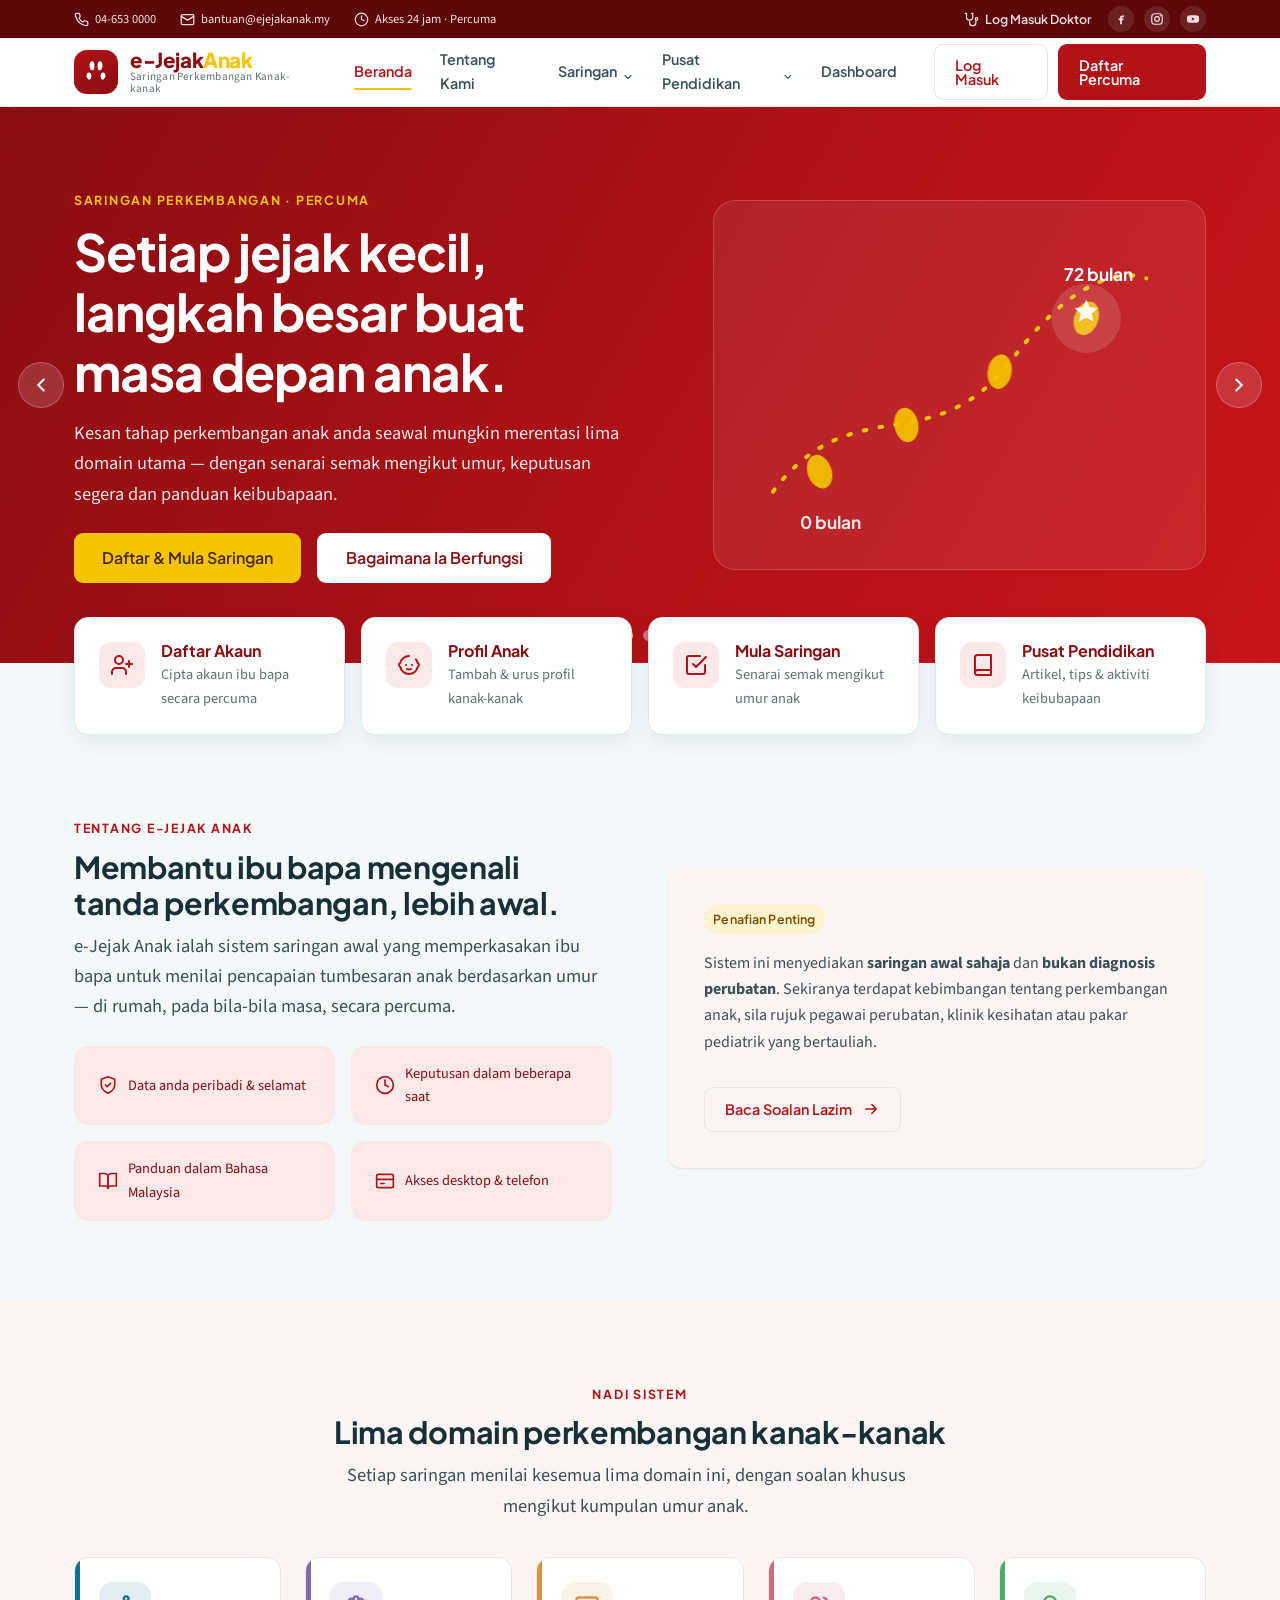
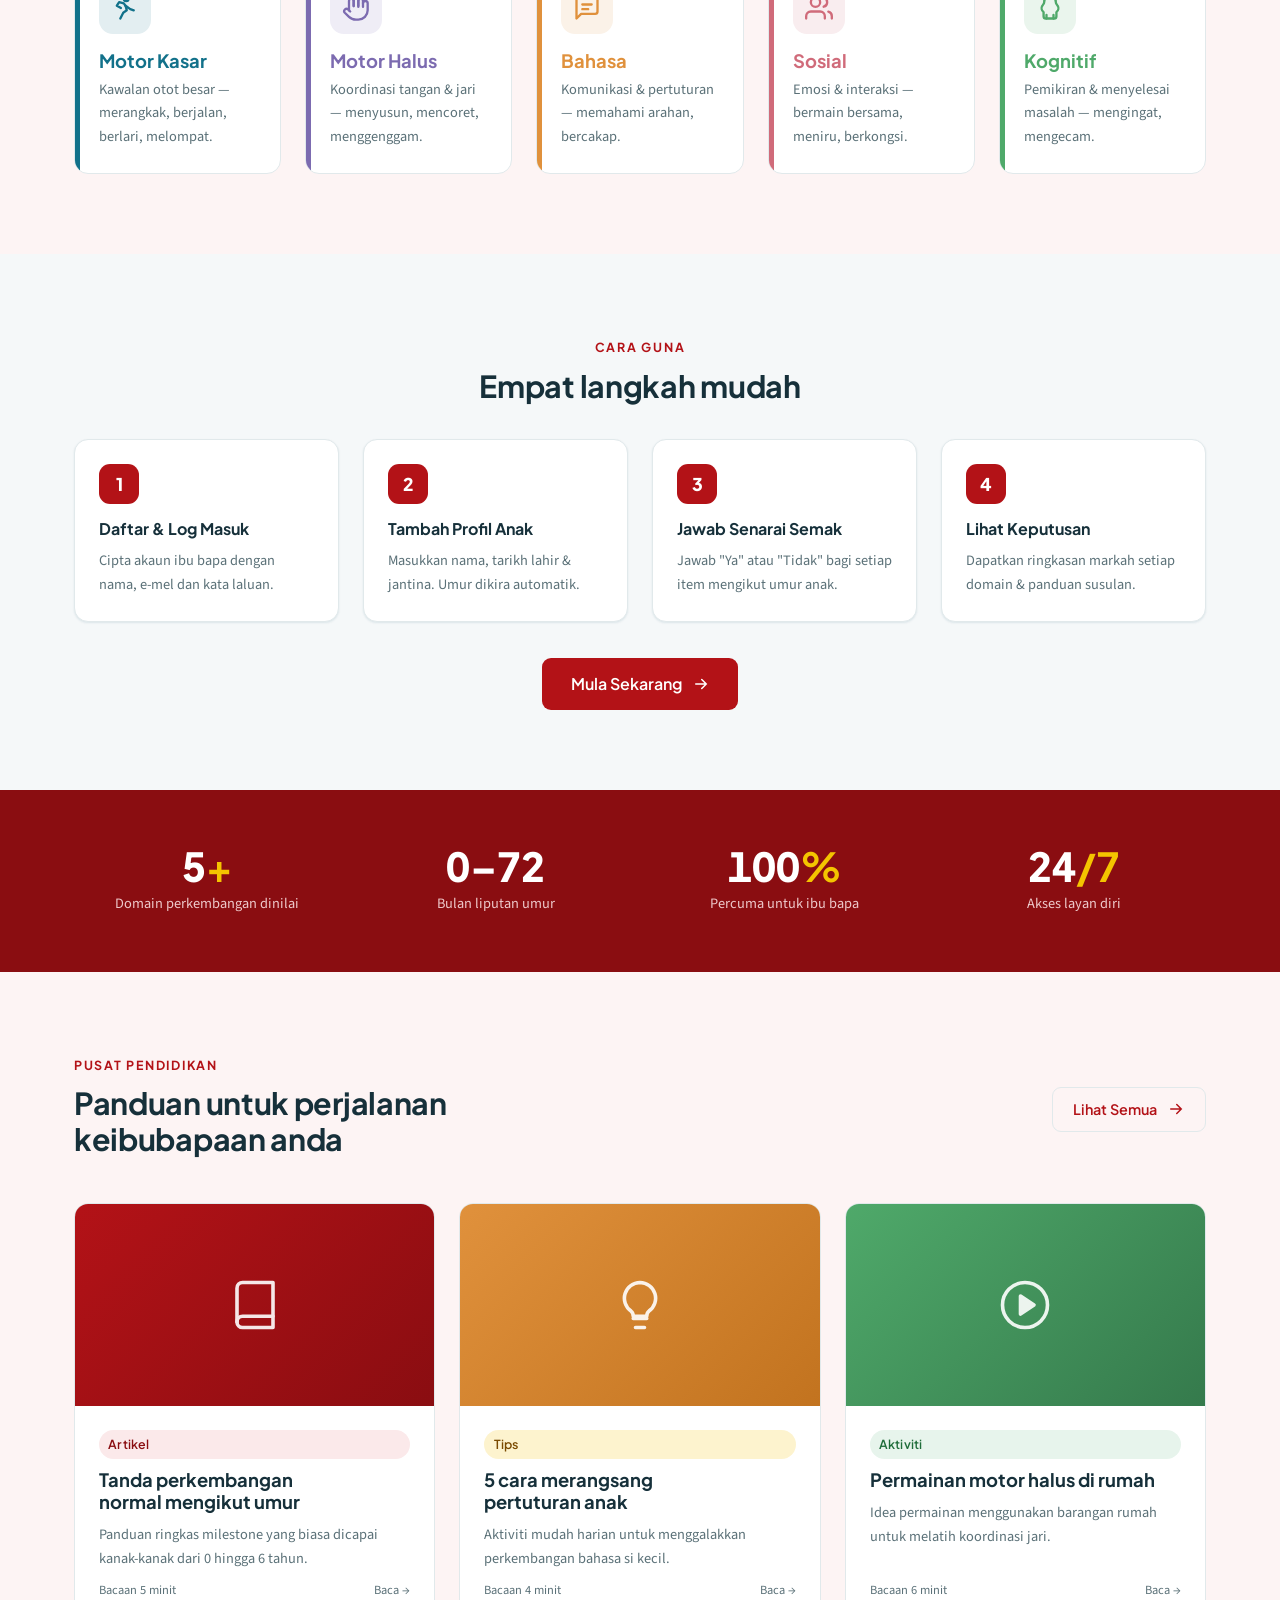
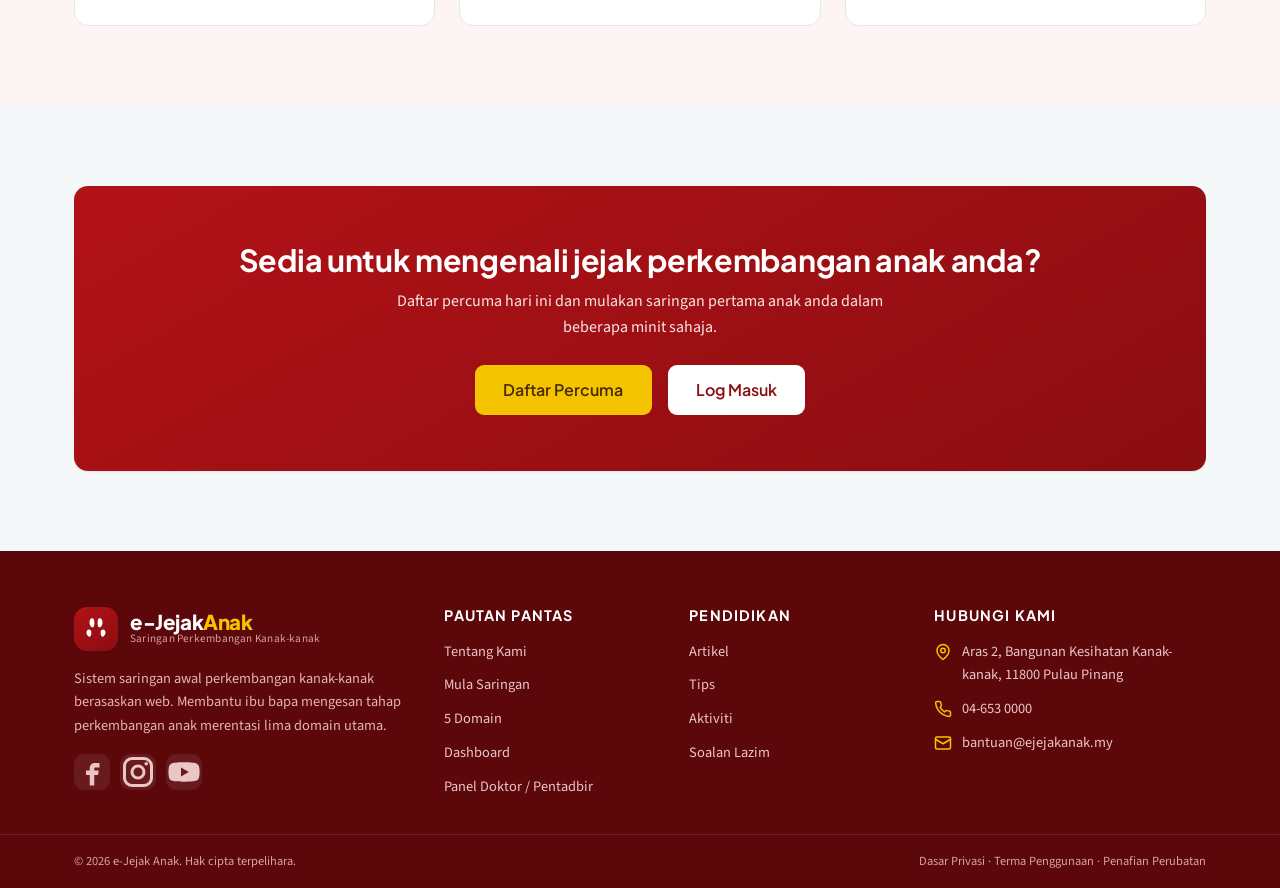
==== commit d1e2aeb5: "Re-theme skema warna MAIK (merah + emas) - Token :root: brand teal -> merah #B31217, accent -> emas " ====
--- a/index.html
+++ b/index.html
@@ -8,7 +8,7 @@
   <link rel="preconnect" href="https://fonts.googleapis.com">
   <link rel="preconnect" href="https://fonts.gstatic.com" crossorigin>
   <link href="https://fonts.googleapis.com/css2?family=Plus+Jakarta+Sans:wght@500;600;700;800&family=Source+Sans+3:wght@400;500;600&display=swap" rel="stylesheet">
-  <link rel="stylesheet" href="assets/css/style.css?v=20260727i">
+  <link rel="stylesheet" href="assets/css/style.css?v=20260727j">
 </head>
 <body data-page="beranda">
   <!-- HEADER disuntik oleh main.js (ubah menu dalam SITE) -->
@@ -19,7 +19,7 @@
     <div class="slides">
 
       <section class="slide is-active">
-        <div class="slide__bg" style="background:linear-gradient(120deg,#0C4A5A,#12718A 60%,#178497)"></div>
+        <div class="slide__bg" style="background:linear-gradient(120deg,#8A0D11,#B31217 60%,#C81419)"></div>
         <div class="slide__inner">
           <div class="slide__copy">
             <span class="eyebrow">Saringan Perkembangan · Percuma</span>
@@ -33,8 +33,8 @@
           </div>
           <div class="slide__art" aria-hidden="true">
             <svg viewBox="0 0 320 240" fill="none" xmlns="http://www.w3.org/2000/svg">
-              <path d="M20 200 C 80 120, 140 180, 200 100 S 300 40, 300 40" stroke="#F4A73F" stroke-width="3" stroke-dasharray="2 10" stroke-linecap="round"/>
-              <g fill="#F4A73F" opacity=".92">
+              <path d="M20 200 C 80 120, 140 180, 200 100 S 300 40, 300 40" stroke="#F4C400" stroke-width="3" stroke-dasharray="2 10" stroke-linecap="round"/>
+              <g fill="#F4C400" opacity=".92">
                 <ellipse cx="55" cy="185" rx="9" ry="13" transform="rotate(-20 55 185)"/>
                 <ellipse cx="120" cy="150" rx="9" ry="13" transform="rotate(-10 120 150)"/>
                 <ellipse cx="190" cy="110" rx="9" ry="13" transform="rotate(10 190 110)"/>
@@ -44,7 +44,7 @@
                 <circle cx="255" cy="70" r="26" opacity=".14"/>
                 <path d="M255 56l2.6 5.6 6.1.7-4.5 4.1 1.2 6-5.4-2.9-5.4 2.9 1.2-6-4.5-4.1 6.1-.7z"/>
               </g>
-              <text x="40" y="228" fill="#DCEAEE" font-family="Plus Jakarta Sans" font-size="13" font-weight="700">0 bulan</text>
+              <text x="40" y="228" fill="#F7E6E6" font-family="Plus Jakarta Sans" font-size="13" font-weight="700">0 bulan</text>
               <text x="238" y="42" fill="#fff" font-family="Plus Jakarta Sans" font-size="13" font-weight="700">72 bulan</text>
             </svg>
           </div>
@@ -52,7 +52,7 @@
       </section>
 
       <section class="slide">
-        <div class="slide__bg" style="background:linear-gradient(120deg,#0C4A5A,#155E6E 55%,#7C6BB0)"></div>
+        <div class="slide__bg" style="background:linear-gradient(120deg,#5C070A,#8A0D11 55%,#B31217)"></div>
         <div class="slide__inner">
           <div class="slide__copy">
             <span class="eyebrow">5 Domain Perkembangan</span>
@@ -69,7 +69,7 @@
                 <rect x="170" y="60" width="130" height="52" rx="12" fill="#ffffff" opacity=".16"/>
                 <rect x="20" y="100" width="130" height="52" rx="12" fill="#ffffff" opacity=".16"/>
                 <rect x="170" y="130" width="130" height="52" rx="12" fill="#ffffff" opacity=".16"/>
-                <rect x="95" y="170" width="130" height="52" rx="12" fill="#F4A73F" opacity=".9"/>
+                <rect x="95" y="170" width="130" height="52" rx="12" fill="#F4C400" opacity=".9"/>
                 <text x="38" y="61" fill="#fff" font-size="14">Motor Kasar</text>
                 <text x="188" y="91" fill="#fff" font-size="14">Bahasa</text>
                 <text x="38" y="131" fill="#fff" font-size="14">Sosial</text>
@@ -82,7 +82,7 @@
       </section>
 
       <section class="slide">
-        <div class="slide__bg" style="background:linear-gradient(120deg,#073847,#0C4A5A 55%,#4FA96A)"></div>
+        <div class="slide__bg" style="background:linear-gradient(120deg,#5C070A,#A11418 55%,#8A0D11)"></div>
         <div class="slide__inner">
           <div class="slide__copy">
             <span class="eyebrow">Intervensi Awal</span>
@@ -95,9 +95,9 @@
           <div class="slide__art" aria-hidden="true">
             <svg viewBox="0 0 320 240" fill="none" xmlns="http://www.w3.org/2000/svg">
               <circle cx="160" cy="120" r="82" stroke="#fff" stroke-width="2" opacity=".25"/>
-              <circle cx="160" cy="120" r="82" stroke="#F4A73F" stroke-width="8" stroke-linecap="round" stroke-dasharray="360 515" transform="rotate(-90 160 120)"/>
+              <circle cx="160" cy="120" r="82" stroke="#F4C400" stroke-width="8" stroke-linecap="round" stroke-dasharray="360 515" transform="rotate(-90 160 120)"/>
               <text x="160" y="118" fill="#fff" font-family="Plus Jakarta Sans" font-size="42" font-weight="800" text-anchor="middle">85%</text>
-              <text x="160" y="146" fill="#DCEAEE" font-family="Source Sans 3" font-size="14" text-anchor="middle">kemahiran dicapai</text>
+              <text x="160" y="146" fill="#F7E6E6" font-family="Source Sans 3" font-size="14" text-anchor="middle">kemahiran dicapai</text>
             </svg>
           </div>
         </div>
@@ -289,7 +289,7 @@
     <div class="container">
       <div class="card" style="background:linear-gradient(150deg,var(--brand),var(--brand-dark)); border:0; color:#fff; text-align:center; padding:var(--sp-6)">
         <h2 style="color:#fff">Sedia untuk mengenali jejak perkembangan anak anda?</h2>
-        <p style="color:#DCEAEE; margin-inline:auto">Daftar percuma hari ini dan mulakan saringan pertama anak anda dalam beberapa minit sahaja.</p>
+        <p style="color:#F7E6E6; margin-inline:auto">Daftar percuma hari ini dan mulakan saringan pertama anak anda dalam beberapa minit sahaja.</p>
         <div class="flex gap-3 mt-4" style="justify-content:center; flex-wrap:wrap">
           <a class="btn btn--accent btn--lg" href="daftar.html" data-when="guest">Daftar Percuma</a>
           <a class="btn btn--light btn--lg" href="login.html" data-when="guest">Log Masuk</a>
@@ -303,6 +303,6 @@
   <!-- FOOTER disuntik oleh main.js -->
   <div id="site-footer"></div>
 
-  <script src="assets/js/main.js?v=20260727i"></script>
+  <script src="assets/js/main.js?v=20260727j"></script>
 </body>
 </html>
--- a/assets/css/style.css
+++ b/assets/css/style.css
@@ -16,15 +16,15 @@
 /* ------------------------------------------------------------------ */
 :root {
   /* Jenama / Brand */
-  --brand:        #12718A;   /* biru-teal utama  */
-  --brand-dark:   #0C4A5A;   /* header / footer  */
-  --brand-deep:   #073847;   /* teks atas gelap  */
-  --brand-soft:   #E6F1F4;   /* latar lembut     */
-  --brand-tint:   #F0F6F8;
+  --brand:        #B31217;   /* merah MAIK       */
+  --brand-dark:   #8A0D11;   /* header / footer  */
+  --brand-deep:   #5C070A;   /* teks atas gelap  */
+  --brand-soft:   #FBE9EA;   /* latar lembut     */
+  --brand-tint:   #FDF4F4;
 
   /* Aksen & status */
-  --accent:       #F4A73F;   /* amber hangat     */
-  --accent-soft:  #FDF0DC;
+  --accent:       #F4C400;   /* emas MAIK        */
+  --accent-soft:  #FDF3CE;
   --ok:           #4FA96A;   /* "Ya" / dicapai   */
   --ok-soft:      #E7F4EC;
   --warn:         #E08A3C;   /* belum dicapai    */
@@ -138,7 +138,7 @@
 .section { padding-block: var(--sp-7); }
 .section--tight { padding-block: var(--sp-6); }
 .section--soft { background: var(--brand-tint); }
-.section--brand { background: var(--brand-dark); color: #EAF3F5; }
+.section--brand { background: var(--brand-dark); color: #FAEDED; }
 .section--brand h2, .section--brand h3 { color: #fff; }
 
 .section-head { max-width: 640px; margin-bottom: var(--sp-5); }
@@ -203,14 +203,14 @@
 /* ------------------------------------------------------------------ */
 .topbar {
   background: var(--brand-deep);
-  color: #cfe4ea;
+  color: #F6DFE0;
   font-size: var(--fs-xs);
 }
 .topbar .container {
   display: flex; align-items: center; justify-content: space-between;
   gap: var(--sp-3); min-height: 38px; flex-wrap: wrap;
 }
-.topbar a { color: #cfe4ea; white-space: nowrap; }
+.topbar a { color: #F6DFE0; white-space: nowrap; }
 .topbar a:hover { color: #fff; }
 .topbar svg { width: 15px; height: 15px; flex: none; }
 .topbar__meta { display: flex; gap: var(--sp-4); flex-wrap: wrap; }
@@ -320,7 +320,7 @@
 .slide__copy { max-width: 560px; }
 .slide__copy .eyebrow { color: var(--accent); }
 .slide h1, .slide h2 { color: #fff; font-size: var(--fs-3xl); margin-bottom: var(--sp-3); }
-.slide p { color: #DCEAEE; font-size: var(--fs-md); margin-bottom: var(--sp-4); }
+.slide p { color: #F7E6E6; font-size: var(--fs-md); margin-bottom: var(--sp-4); }
 .slide__actions { display: flex; gap: var(--sp-3); flex-wrap: wrap; }
 
 /* Panel ilustrasi (SVG, tiada imej luar) */
@@ -455,7 +455,7 @@
   color: #fff; line-height: 1;
 }
 .stat__num b { color: var(--accent); }
-.stat__label { color: #bcd6dd; font-size: var(--fs-sm); margin-top: 6px; }
+.stat__label { color: #EEC9CB; font-size: var(--fs-sm); margin-top: 6px; }
 
 /* ------------------------------------------------------------------ */
 /* 10. FORMS (auth + profil)                                           */
@@ -476,9 +476,9 @@
   letter-spacing: -0.01em; color: #fff; font-size: var(--fs-2xl);
   margin: 0 0 var(--sp-2); max-width: none;
 }
-.auth-aside p { color: #DCEAEE; }
+.auth-aside p { color: #F7E6E6; }
 .auth-aside ul { list-style: none; padding: 0; margin: var(--sp-4) 0 0; display: grid; gap: var(--sp-3); }
-.auth-aside li { display: flex; gap: 12px; align-items: flex-start; color: #EAF3F5; }
+.auth-aside li { display: flex; gap: 12px; align-items: flex-start; color: #FAEDED; }
 .auth-aside li svg { width: 22px; height: 22px; color: var(--accent); flex: none; margin-top: 2px; }
 .auth-main { display: grid; place-items: center; padding: var(--sp-6) var(--sp-4); }
 .auth-card { width: 100%; max-width: 420px; }
@@ -514,9 +514,9 @@
   color: #fff; padding-block: var(--sp-5);
 }
 .page-head h1 { color: #fff; margin-bottom: 4px; }
-.page-head p { color: #cfe4ea; margin: 0; }
-.breadcrumb { display: flex; gap: 8px; font-size: var(--fs-sm); color: #9fc4cf; margin-bottom: var(--sp-2); }
-.breadcrumb a { color: #cfe4ea; }
+.page-head p { color: #F6DFE0; margin: 0; }
+.breadcrumb { display: flex; gap: 8px; font-size: var(--fs-sm); color: #E3B4B6; margin-bottom: var(--sp-2); }
+.breadcrumb a { color: #F6DFE0; }
 
 .dash-grid { display: grid; grid-template-columns: repeat(auto-fill, minmax(280px, 1fr)); gap: var(--sp-4); }
 .child-card {
@@ -672,13 +672,13 @@
 /* ------------------------------------------------------------------ */
 /* 16. FOOTER                                                          */
 /* ------------------------------------------------------------------ */
-.footer { background: var(--brand-deep); color: #b9d3da; padding-top: var(--sp-6); }
-.footer a { color: #b9d3da; }
+.footer { background: var(--brand-deep); color: #EBC6C7; padding-top: var(--sp-6); }
+.footer a { color: #EBC6C7; }
 .footer a:hover { color: #fff; }
 .footer__grid { display: grid; grid-template-columns: 1.6fr 1fr 1fr 1.3fr; gap: var(--sp-5); padding-bottom: var(--sp-5); }
 .footer__brand .brand__name { color: #fff; }
-.footer__brand .brand__tag { color: #8fb4bd; }
-.footer__brand p { color: #9fc4cf; font-size: var(--fs-sm); margin-top: var(--sp-3); }
+.footer__brand .brand__tag { color: #D7A3A5; }
+.footer__brand p { color: #E3B4B6; font-size: var(--fs-sm); margin-top: var(--sp-3); }
 .footer h4 { color: #fff; font-size: var(--fs-sm); letter-spacing: .08em; text-transform: uppercase; margin-bottom: var(--sp-3); }
 .footer ul { list-style: none; margin: 0; padding: 0; display: grid; gap: 10px; font-size: var(--fs-sm); }
 .footer__contact li { display: flex; gap: 10px; align-items: flex-start; }
@@ -686,7 +686,7 @@
 .footer__social { display: flex; gap: 10px; margin-top: var(--sp-3); }
 .footer__social a { width: 36px; height: 36px; border-radius: 10px; background: rgba(255,255,255,.08); display: grid; place-items: center; }
 .footer__social a:hover { background: var(--accent); color: var(--brand-deep); }
-.footer__bar { border-top: 1px solid rgba(255,255,255,.1); padding-block: var(--sp-3); font-size: var(--fs-xs); color: #8fb4bd; }
+.footer__bar { border-top: 1px solid rgba(255,255,255,.1); padding-block: var(--sp-3); font-size: var(--fs-xs); color: #D7A3A5; }
 .footer__bar .container { display: flex; justify-content: space-between; gap: var(--sp-3); flex-wrap: wrap; }
 
 /* Footer accordion — buka-tutup di mobile, sentiasa terbuka di desktop */
@@ -694,7 +694,7 @@
 .footer-acc summary { display: flex; align-items: center; justify-content: space-between; gap: var(--sp-3); cursor: pointer; list-style: none; }
 .footer-acc summary::-webkit-details-marker { display: none; }
 .footer-acc summary h4 { margin: 0; }
-.footer-acc summary > svg { width: 20px; height: 20px; flex: none; color: #8fb4bd; transition: transform .2s ease; }
+.footer-acc summary > svg { width: 20px; height: 20px; flex: none; color: #D7A3A5; transition: transform .2s ease; }
 .footer-acc[open] summary > svg { transform: rotate(180deg); }
 @media (min-width: 761px) {
   /* Desktop: sentiasa terbuka (dikawal JS via atribut open); matikan toggle
@@ -741,7 +741,7 @@
 .modal { background: #fff; border-radius: var(--radius-lg); width: 100%; max-width: 480px; box-shadow: var(--shadow-lg); overflow: hidden; animation: fade .25s ease; }
 .modal__head { padding: var(--sp-4); background: linear-gradient(150deg,var(--brand),var(--brand-dark)); color: #fff; display: flex; align-items: flex-start; justify-content: space-between; gap: var(--sp-3); }
 .modal__head h3 { color: #fff; margin: 0; }
-.modal__head p { color: #DCEAEE; margin: 2px 0 0; font-size: var(--fs-sm); }
+.modal__head p { color: #F7E6E6; margin: 2px 0 0; font-size: var(--fs-sm); }
 .modal__close { background: rgba(255,255,255,.15); border: 0; color: #fff; width: 34px; height: 34px; border-radius: 9px; cursor: pointer; display: grid; place-items: center; flex: none; }
 .modal__close svg { width: 20px; height: 20px; }
 .modal__body { padding: var(--sp-4); }
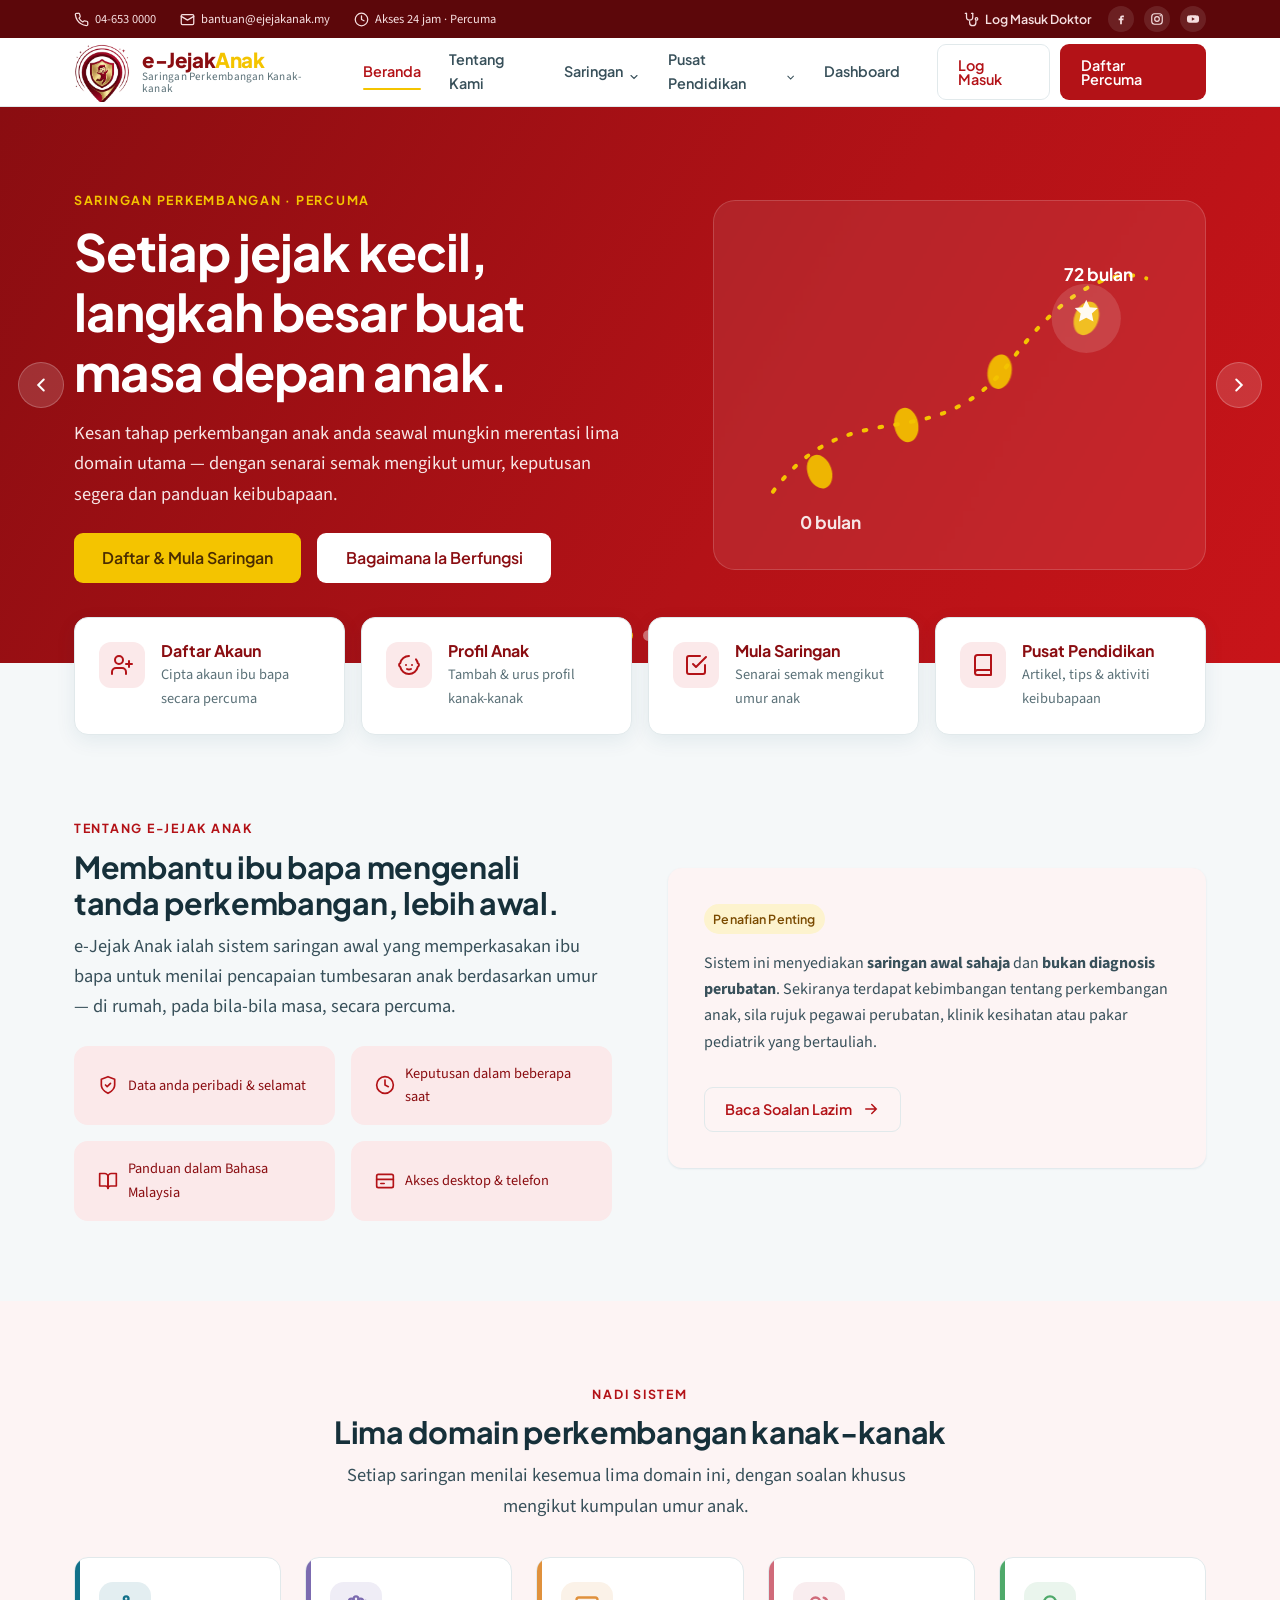
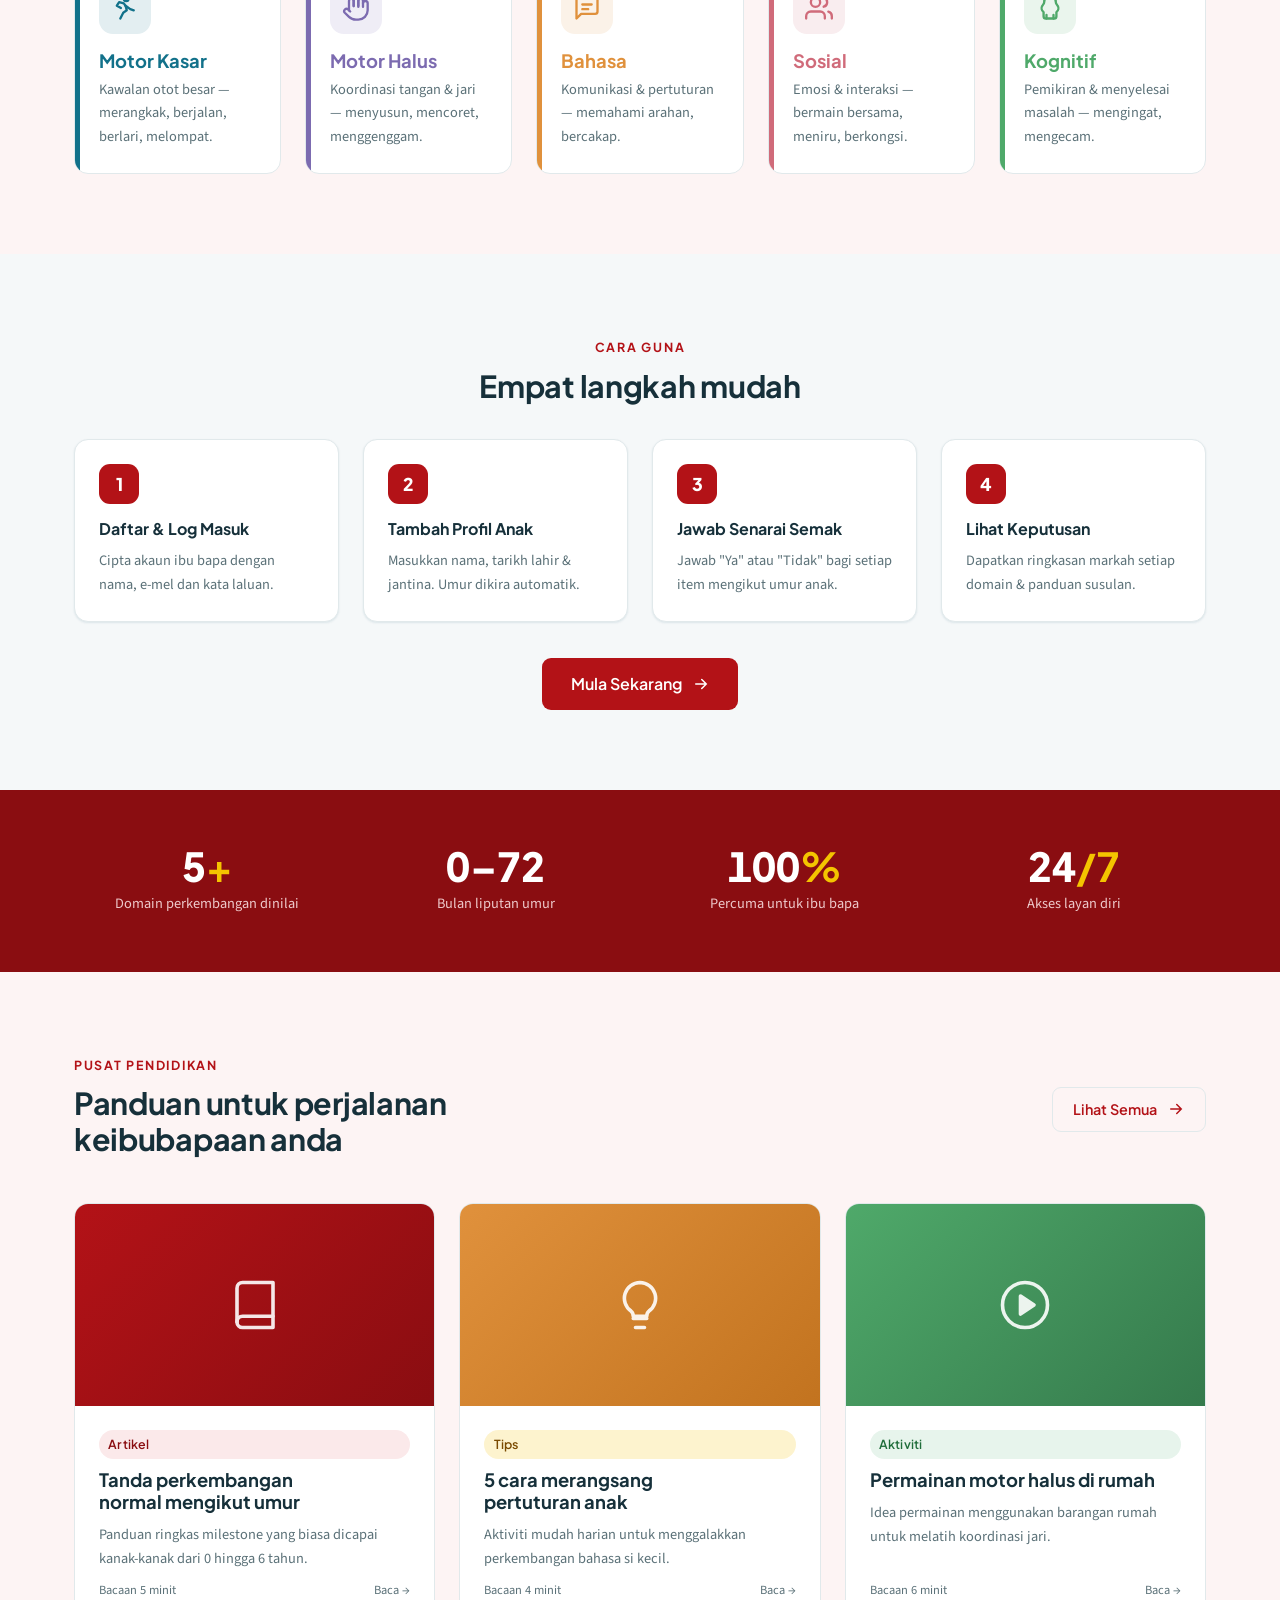
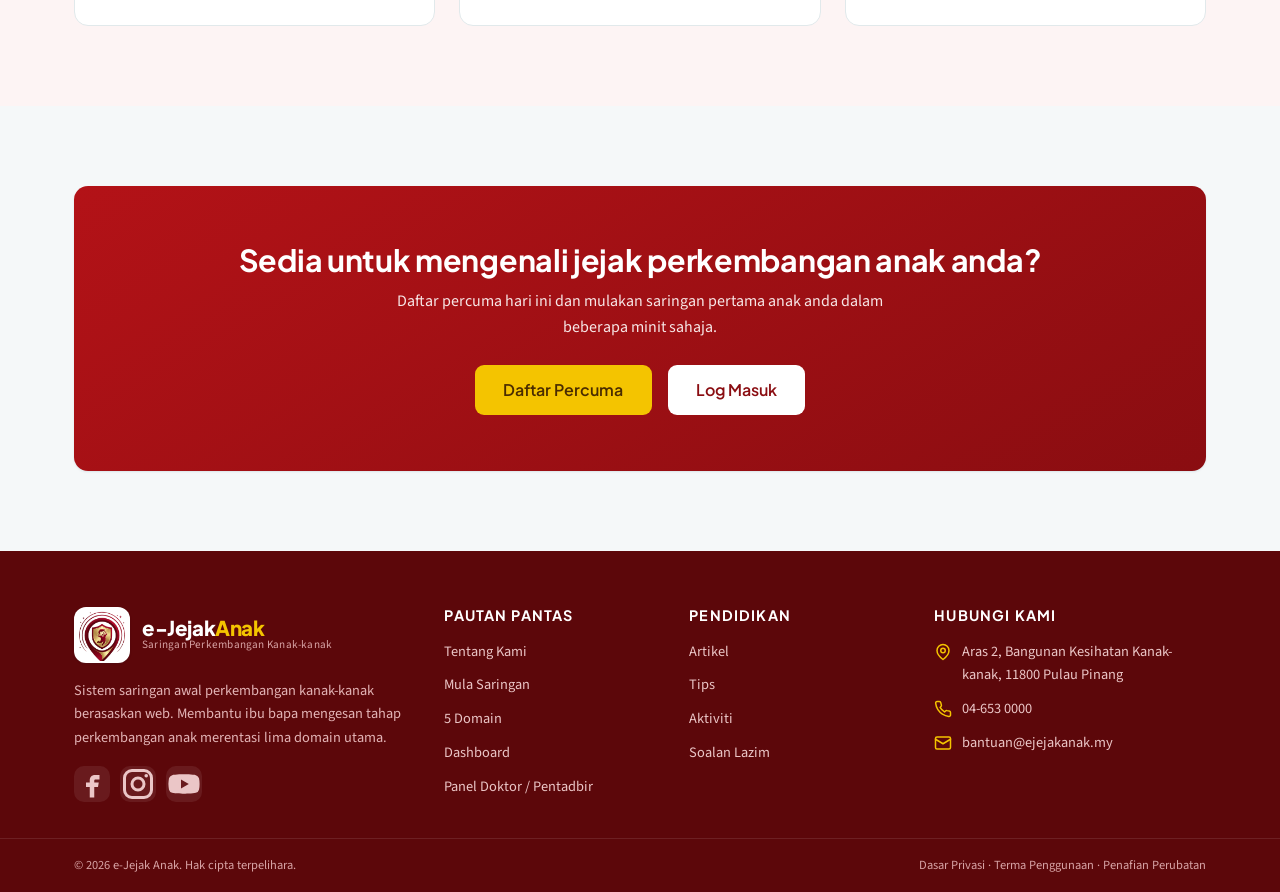
==== commit 9ef454f9: "Tukar logo ke logo e-Jejak Anak baharu (pin + perisai + kanak-kanak) - Tambah assets/img/logo.png (d" ====
--- a/index.html
+++ b/index.html
@@ -8,7 +8,7 @@
   <link rel="preconnect" href="https://fonts.googleapis.com">
   <link rel="preconnect" href="https://fonts.gstatic.com" crossorigin>
   <link href="https://fonts.googleapis.com/css2?family=Plus+Jakarta+Sans:wght@500;600;700;800&family=Source+Sans+3:wght@400;500;600&display=swap" rel="stylesheet">
-  <link rel="stylesheet" href="assets/css/style.css?v=20260727j">
+  <link rel="stylesheet" href="assets/css/style.css?v=20260727l">
 </head>
 <body data-page="beranda">
   <!-- HEADER disuntik oleh main.js (ubah menu dalam SITE) -->
@@ -303,6 +303,6 @@
   <!-- FOOTER disuntik oleh main.js -->
   <div id="site-footer"></div>
 
-  <script src="assets/js/main.js?v=20260727j"></script>
+  <script src="assets/js/main.js?v=20260727l"></script>
 </body>
 </html>
--- a/assets/css/style.css
+++ b/assets/css/style.css
@@ -238,13 +238,13 @@
 .brand { display: flex; align-items: center; gap: 12px; text-decoration: none; }
 .brand:hover { text-decoration: none; }
 .brand__mark {
-  width: 44px; height: 44px; flex: none;
+  width: 56px; height: 56px; flex: none;
   display: grid; place-items: center;
-  border-radius: 13px;
-  background: linear-gradient(150deg, var(--brand), var(--brand-dark));
-  color: #fff; box-shadow: var(--shadow-sm);
-}
+}
+.brand__mark img { width: 100%; height: 100%; object-fit: contain; display: block; }
 .brand__mark svg { width: 26px; height: 26px; }
+/* Footer: latar merah gelap — beri lencana putih supaya logo jelas */
+.footer__brand .brand__mark { background: #fff; border-radius: 12px; padding: 4px; box-shadow: var(--shadow-sm); }
 .brand__text { display: flex; flex-direction: column; line-height: 1.05; }
 .brand__name {
   font-family: var(--font-head); font-weight: 800; font-size: 1.28rem;
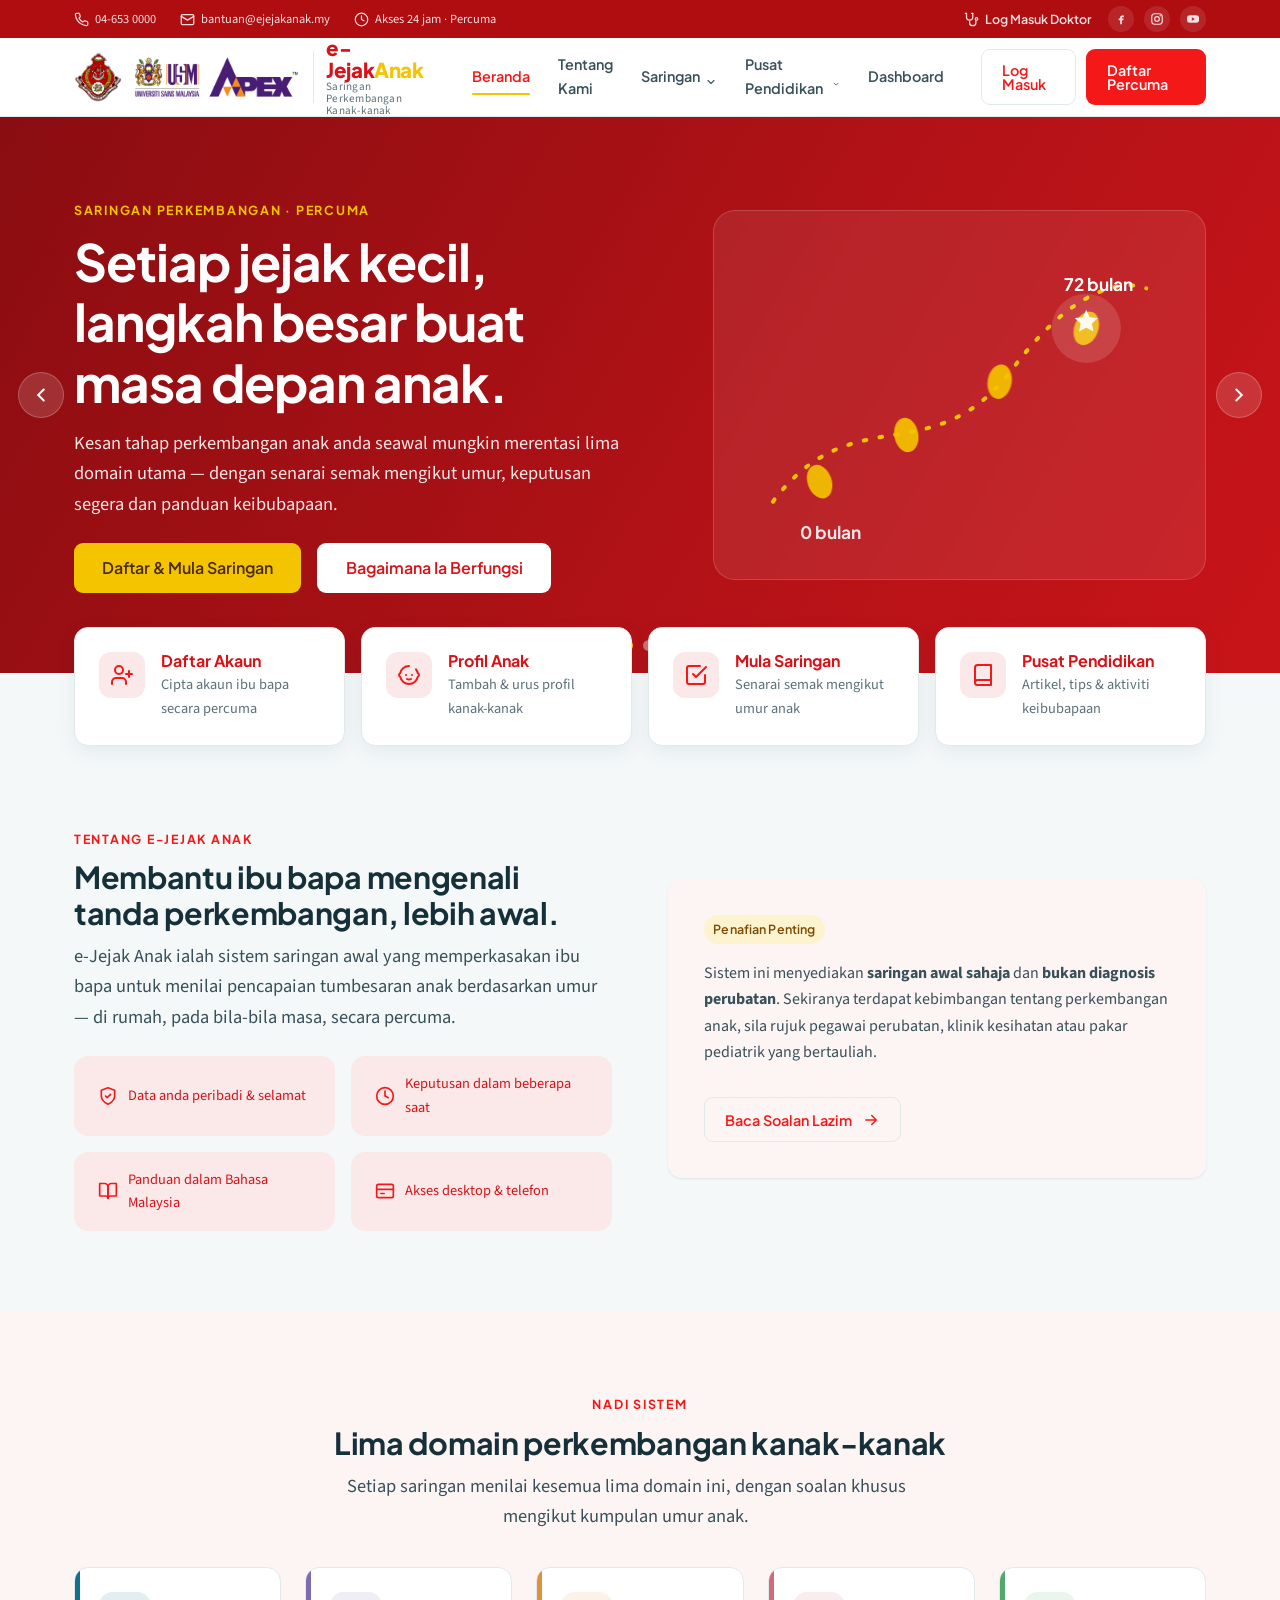
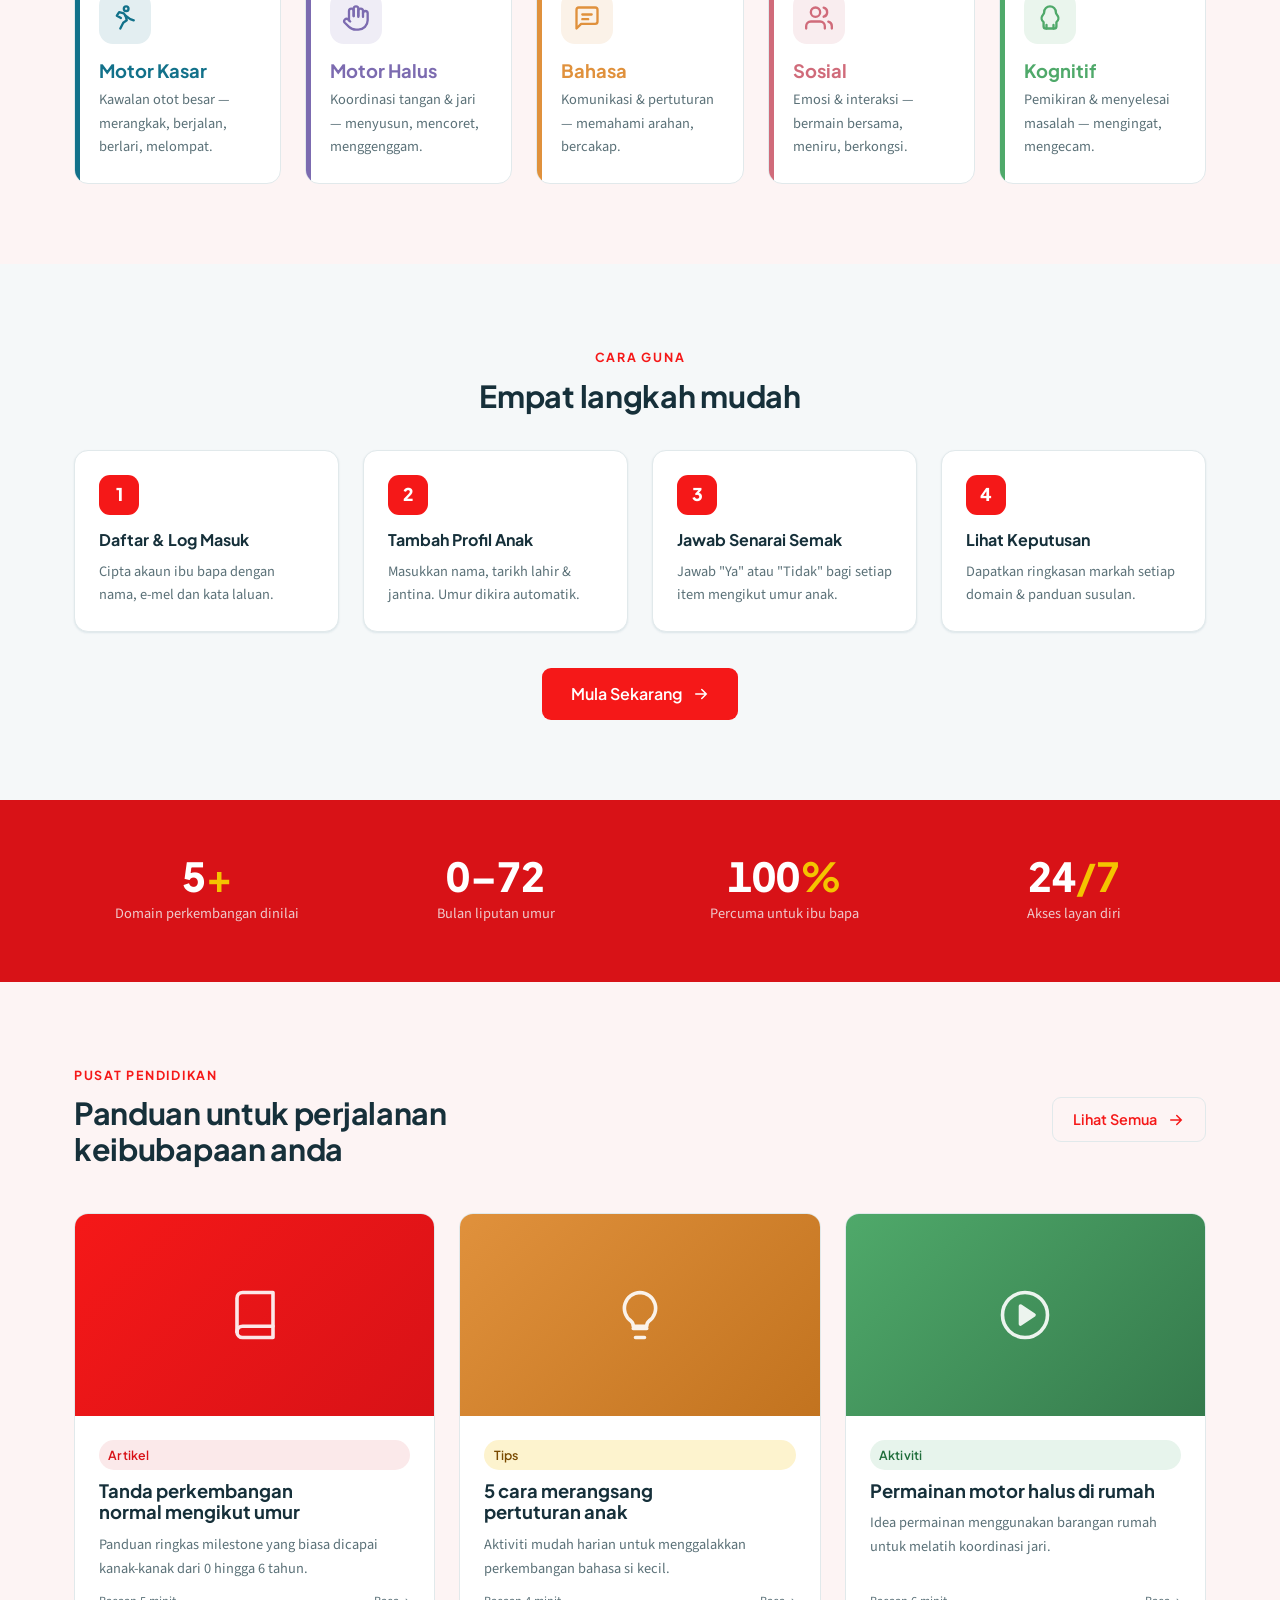
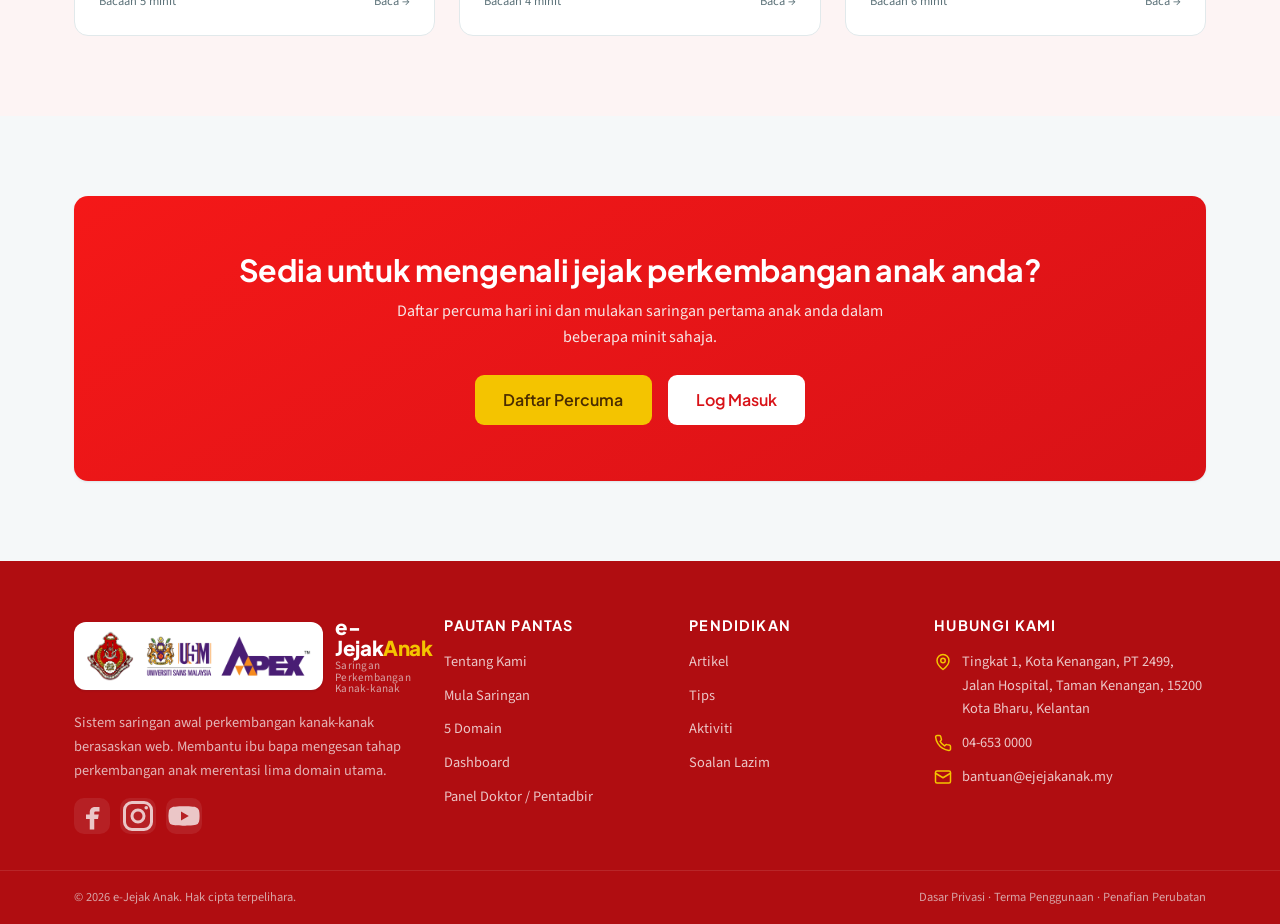
==== commit 886c01a1: "Kemas kini UI mockup, tambah logo & dokumentasi pengguna - Kemas kini paparan HTML/CSS/JS (login, da" ====
--- a/index.html
+++ b/index.html
@@ -8,7 +8,7 @@
   <link rel="preconnect" href="https://fonts.googleapis.com">
   <link rel="preconnect" href="https://fonts.gstatic.com" crossorigin>
   <link href="https://fonts.googleapis.com/css2?family=Plus+Jakarta+Sans:wght@500;600;700;800&family=Source+Sans+3:wght@400;500;600&display=swap" rel="stylesheet">
-  <link rel="stylesheet" href="assets/css/style.css?v=20260727l">
+  <link rel="stylesheet" href="assets/css/style.css?v=20260805a">
 </head>
 <body data-page="beranda">
   <!-- HEADER disuntik oleh main.js (ubah menu dalam SITE) -->
@@ -225,7 +225,8 @@
         </div>
       </div>
       <div class="center mt-5">
-        <a class="btn btn--lg" href="daftar.html">Mula Sekarang <svg class="ico" viewBox="0 0 24 24" fill="none" stroke="currentColor" stroke-width="2" stroke-linecap="round"><path d="M5 12h14M13 6l6 6-6 6"/></svg></a>
+        <a class="btn btn--lg" href="daftar.html" data-when="guest">Mula Sekarang <svg class="ico" viewBox="0 0 24 24" fill="none" stroke="currentColor" stroke-width="2" stroke-linecap="round"><path d="M5 12h14M13 6l6 6-6 6"/></svg></a>
+        <a class="btn btn--lg" href="dashboard.html" data-when="user" style="display:none">Mula Sekarang <svg class="ico" viewBox="0 0 24 24" fill="none" stroke="currentColor" stroke-width="2" stroke-linecap="round"><path d="M5 12h14M13 6l6 6-6 6"/></svg></a>
       </div>
     </div>
   </section>
@@ -303,6 +304,6 @@
   <!-- FOOTER disuntik oleh main.js -->
   <div id="site-footer"></div>
 
-  <script src="assets/js/main.js?v=20260727l"></script>
+  <script src="assets/js/main.js?v=20260805a"></script>
 </body>
 </html>
--- a/assets/css/style.css
+++ b/assets/css/style.css
@@ -16,9 +16,9 @@
 /* ------------------------------------------------------------------ */
 :root {
   /* Jenama / Brand */
-  --brand:        #B31217;   /* merah MAIK       */
-  --brand-dark:   #8A0D11;   /* header / footer  */
-  --brand-deep:   #5C070A;   /* teks atas gelap  */
+  --brand:        #F51818;   /* merah menyala    */
+  --brand-dark:   #D81217;   /* header / footer  */
+  --brand-deep:   #B00D11;   /* teks atas gelap  */
   --brand-soft:   #FBE9EA;   /* latar lembut     */
   --brand-tint:   #FDF4F4;
 
@@ -243,8 +243,21 @@
 }
 .brand__mark img { width: 100%; height: 100%; object-fit: contain; display: block; }
 .brand__mark svg { width: 26px; height: 26px; }
+
+/* Dua logo institusi: MAIK di depan, diikuti USM */
+.brand__logos { display: flex; align-items: center; gap: 12px; flex: none; }
+.brand__logo { width: auto; object-fit: contain; display: block; }
+.brand__logo--maik { height: 52px; }
+.brand__logo--usm  { height: 40px; }
+.brand__logos::after {
+  content: ""; align-self: stretch; width: 1px; min-height: 34px;
+  background: var(--line); margin-left: 2px;
+}
+
 /* Footer: latar merah gelap — beri lencana putih supaya logo jelas */
 .footer__brand .brand__mark { background: #fff; border-radius: 12px; padding: 4px; box-shadow: var(--shadow-sm); }
+.footer__brand .brand__logos { background: #fff; border-radius: 12px; padding: 8px 12px; box-shadow: var(--shadow-sm); }
+.footer__brand .brand__logos::after { display: none; }
 .brand__text { display: flex; flex-direction: column; line-height: 1.05; }
 .brand__name {
   font-family: var(--font-head); font-weight: 800; font-size: 1.28rem;
@@ -744,6 +757,10 @@
 .modal__head p { color: #F7E6E6; margin: 2px 0 0; font-size: var(--fs-sm); }
 .modal__close { background: rgba(255,255,255,.15); border: 0; color: #fff; width: 34px; height: 34px; border-radius: 9px; cursor: pointer; display: grid; place-items: center; flex: none; }
 .modal__close svg { width: 20px; height: 20px; }
+/* Butang tindakan (Cetak / Muat Turun PDF) dalam header modal gelap:
+   .btn--ghost lalai guna teks merah -> tak nampak atas latar merah. Jadikan putih lut-sinar. */
+.modal__head .btn--ghost { --btn-fg: #fff; background: rgba(255,255,255,.15); border-color: rgba(255,255,255,.4); }
+.modal__head .btn--ghost:hover { background: rgba(255,255,255,.28); border-color: rgba(255,255,255,.7); box-shadow: none; }
 .modal__body { padding: var(--sp-4); }
 .contact-actions { display: grid; grid-template-columns: repeat(3,1fr); gap: var(--sp-2); margin-bottom: var(--sp-4); }
 .contact-btn { display: flex; flex-direction: column; align-items: center; gap: 6px; padding: var(--sp-3) var(--sp-2); border: 1.5px solid var(--line); border-radius: var(--radius-sm); font-family: var(--font-head); font-weight: 600; font-size: var(--fs-xs); color: var(--ink-2); text-align: center; }
@@ -783,7 +800,10 @@
 }
 @media (max-width: 760px) {
   :root { --fs-3xl: 2.3rem; --fs-2xl: 2rem; --fs-xl: 1.6rem; }
-  .nav__cta .btn--ghost { display: none; }
+  /* Kekalkan butang Log Masuk / Profil di mobile (jangan sembunyi) — cuma
+     padatkan supaya muat sebaris bersama Daftar & butang menu. */
+  .nav__cta { gap: 6px; }
+  .nav__cta .btn { padding: .5em .7em; font-size: var(--fs-sm); line-height: 1.1; }
   .nav-toggle { display: inline-flex; }
 
   /* Panel doktor/admin: TIADA menu hamburger — pastikan Log Keluar kekal nampak.
@@ -863,6 +883,11 @@
   .topbar__meta span:nth-child(3) { display: none; }
   .topbar__social { display: none; }
 
+  /* Header sempit: padatkan butang & sembunyi tagline jenama supaya
+     Log Masuk + Daftar + butang menu muat sebaris. */
+  .nav__cta .btn { padding: .4em .55em; }
+  .brand__tag { display: none; }
+
   /* Butang penuh lebar lebih mudah ditekan */
   .btn--lg { width: 100%; justify-content: center; }
   .slide__actions .btn { flex: 1 1 auto; justify-content: center; }
@@ -951,3 +976,43 @@
   body.print-mode > *:not(#print-region) { display: none !important; }
   body.print-mode #print-region { display: block !important; }
 }
+
+/* ---------- Bar penyamaran (admin log masuk sebagai ibu bapa/doktor) ---------- */
+.impersonate-bar {
+  background: #8a4b12; color: #fff;
+  box-shadow: 0 2px 8px rgba(0,0,0,.18);
+}
+.impersonate-bar__inner {
+  display: flex; align-items: center; justify-content: space-between;
+  gap: var(--sp-3); flex-wrap: wrap;
+  padding-top: .6em; padding-bottom: .6em;
+}
+.impersonate-bar span {
+  display: inline-flex; align-items: center; gap: 8px;
+  font-size: var(--fs-sm); line-height: 1.35;
+}
+.impersonate-bar strong { font-weight: 700; }
+.impersonate-bar svg { width: 18px; height: 18px; flex: none; }
+.impersonate-bar .btn {
+  flex: none; background: #fff; color: #8a4b12; border-color: #fff;
+}
+.impersonate-bar .btn:hover { background: #ffe9d2; color: #6f3c0e; }
+@media print { .impersonate-bar { display: none !important; } }
+
+/* ---------- Log masuk Google (mockup) & pemilih akaun palsu ---------- */
+.btn--google { --btn-bg: #fff; --btn-fg: #3c4043; border: 1px solid var(--line); font-weight: 600; gap: .6em; }
+.btn--google:hover { background: #f7f8f8; box-shadow: var(--shadow); border-color: #d2d5d9; }
+.btn--google .g-logo { width: 20px; height: 20px; flex: none; }
+
+.g-list { display: flex; flex-direction: column; gap: 2px; }
+.g-acct { display: flex; align-items: center; gap: var(--sp-3); width: 100%; text-align: left;
+  background: transparent; border: 0; border-radius: var(--radius); padding: .65em var(--sp-3);
+  cursor: pointer; font: inherit; color: var(--ink); }
+.g-acct:hover { background: var(--brand-soft); }
+.g-acct__av { width: 40px; height: 40px; border-radius: 50%; display: grid; place-items: center;
+  color: #fff; font-weight: 700; font-size: var(--fs-lg); flex: none; }
+.g-acct__meta { line-height: 1.3; }
+.g-acct__meta b { display: block; font-weight: 600; }
+.g-acct__meta span { font-size: var(--fs-sm); color: var(--muted); }
+.g-acct--other .g-acct__av { background: #f1f3f4; color: var(--muted); font-weight: 400; }
+.g-note { font-size: var(--fs-xs); color: var(--muted); margin: var(--sp-3) 0 0; text-align: center; }
